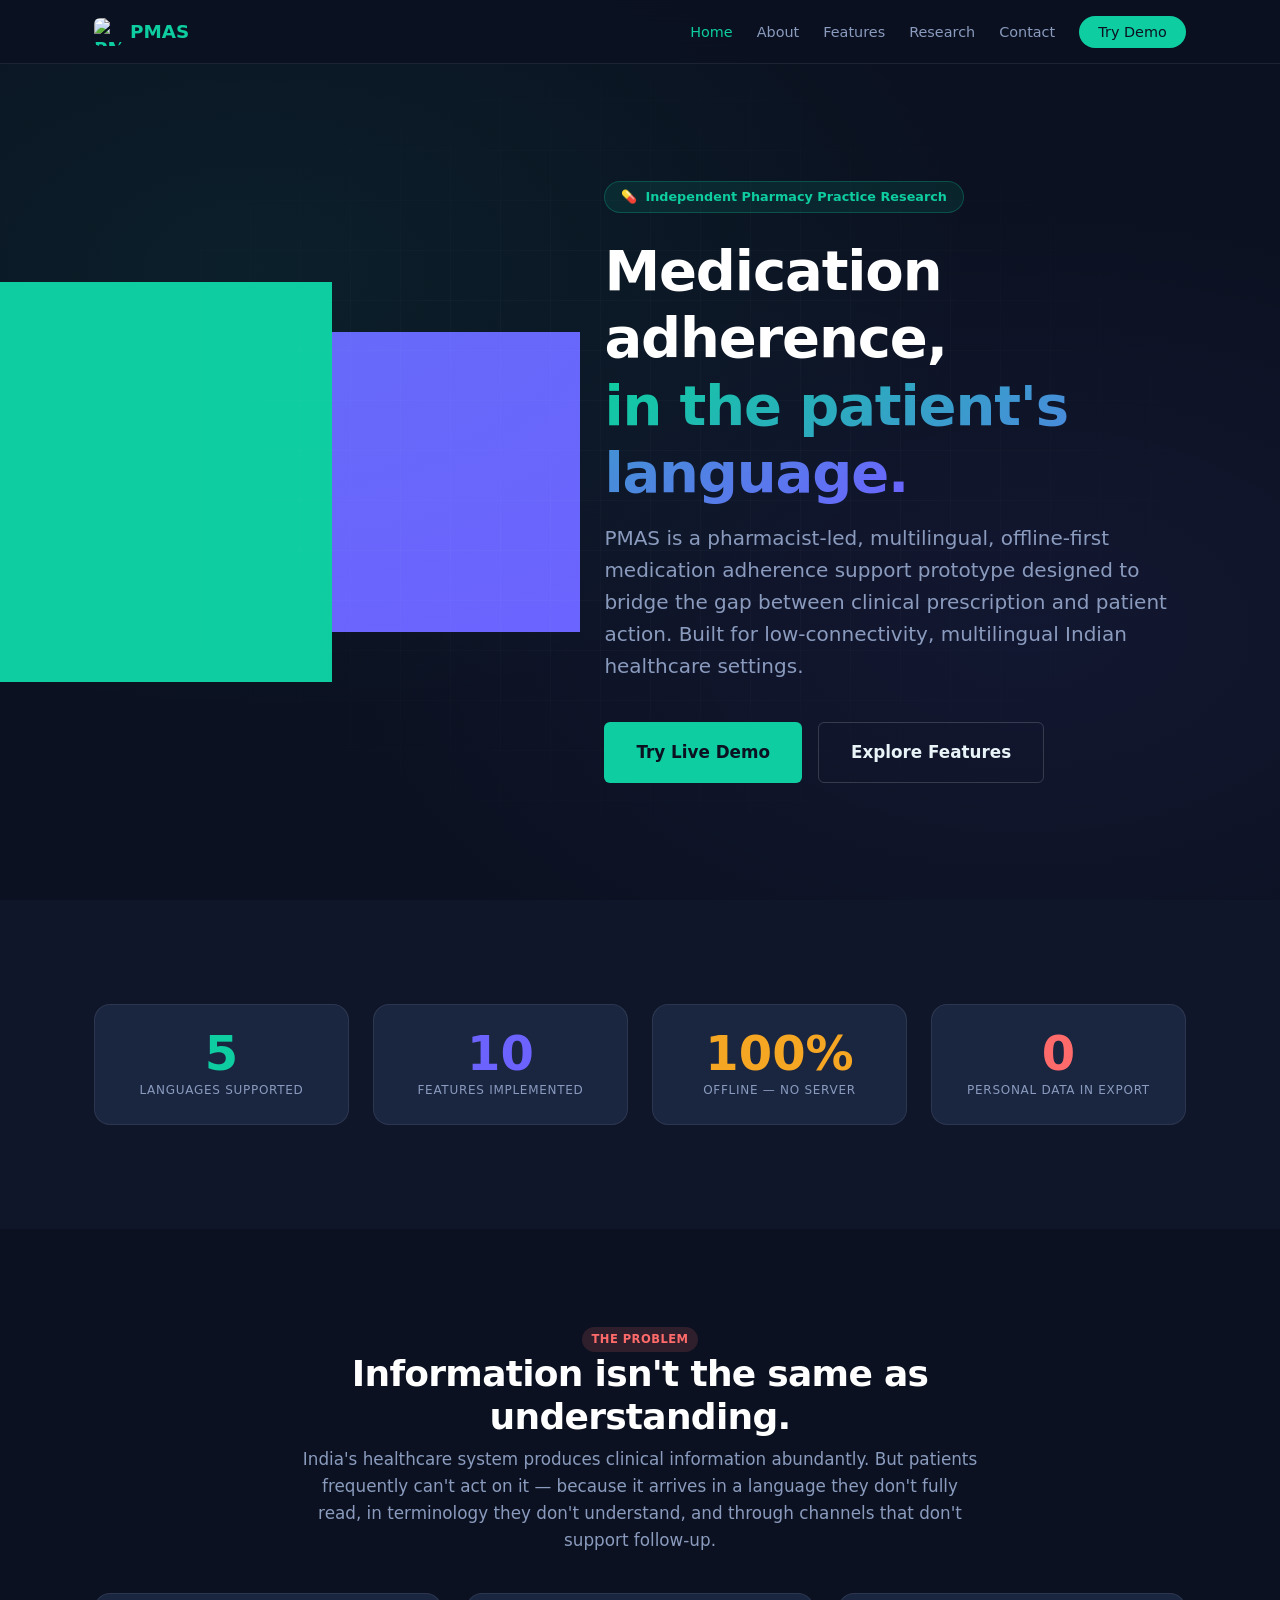
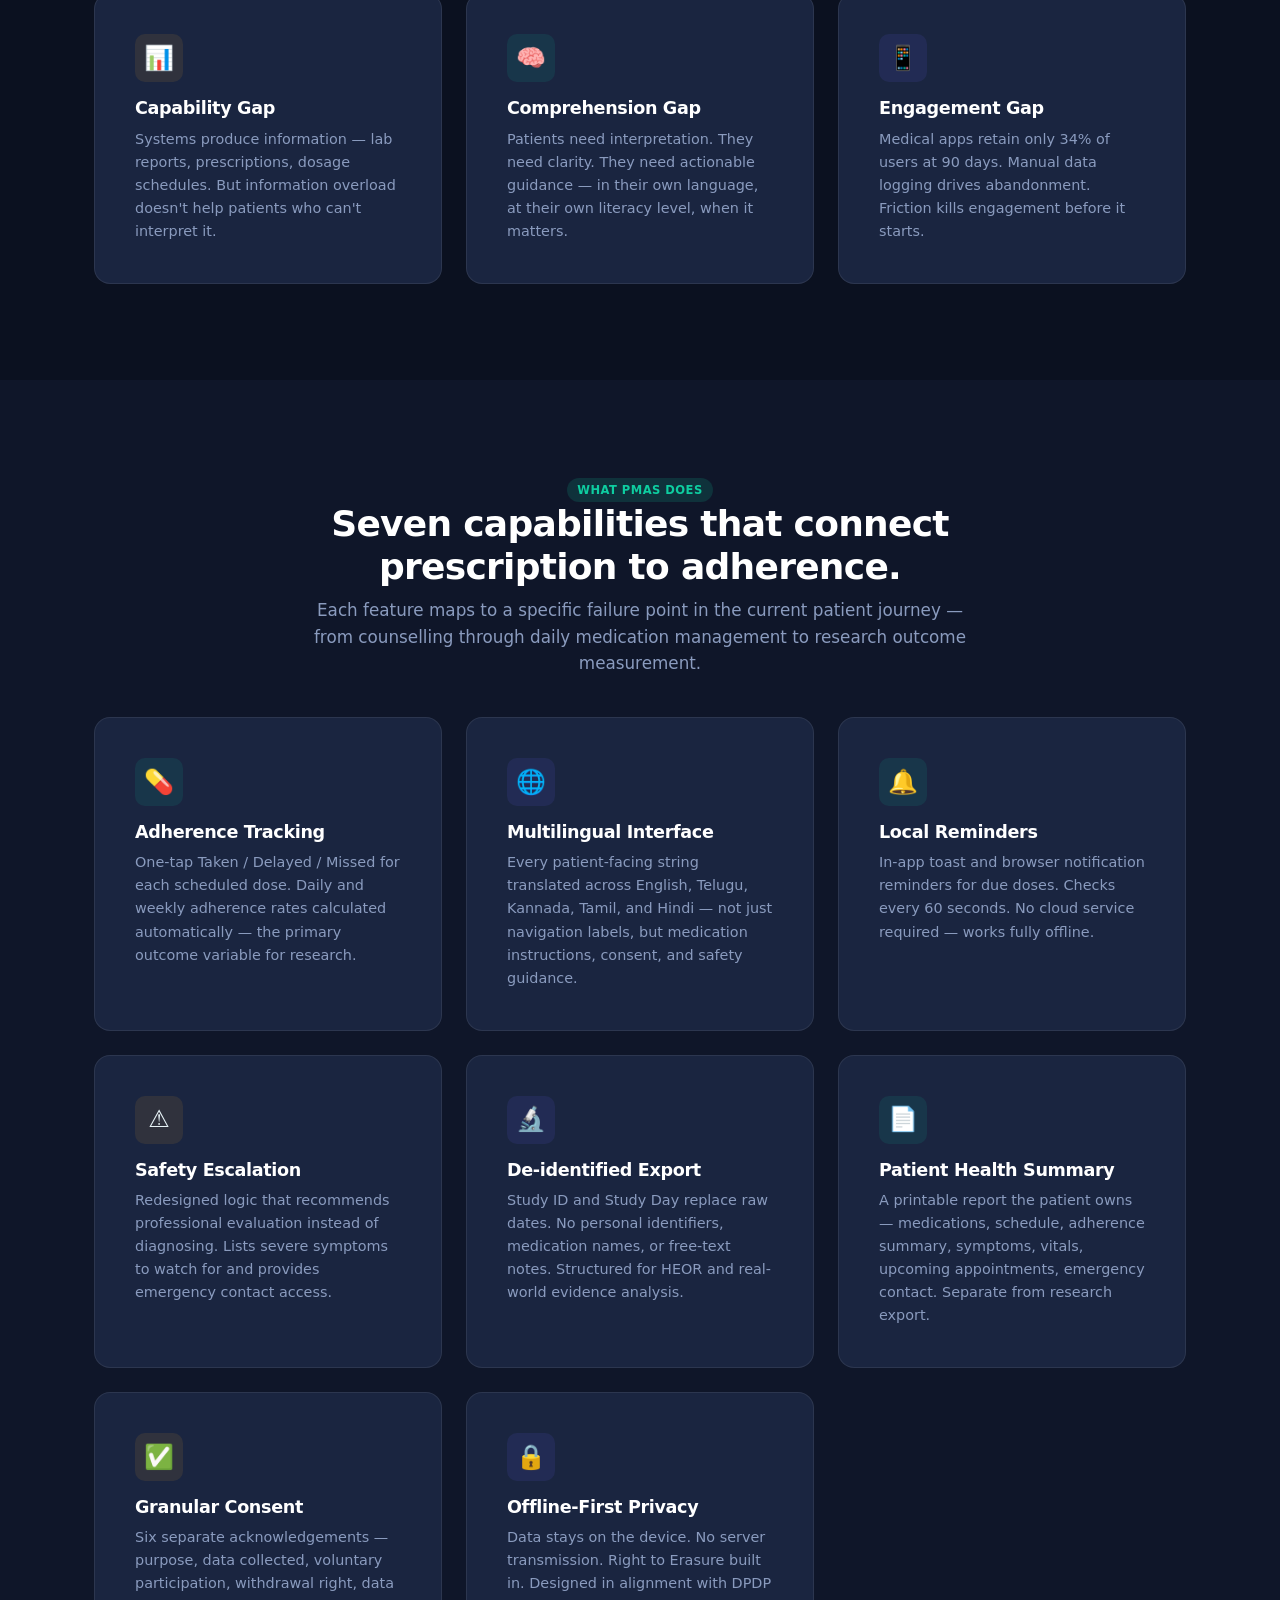
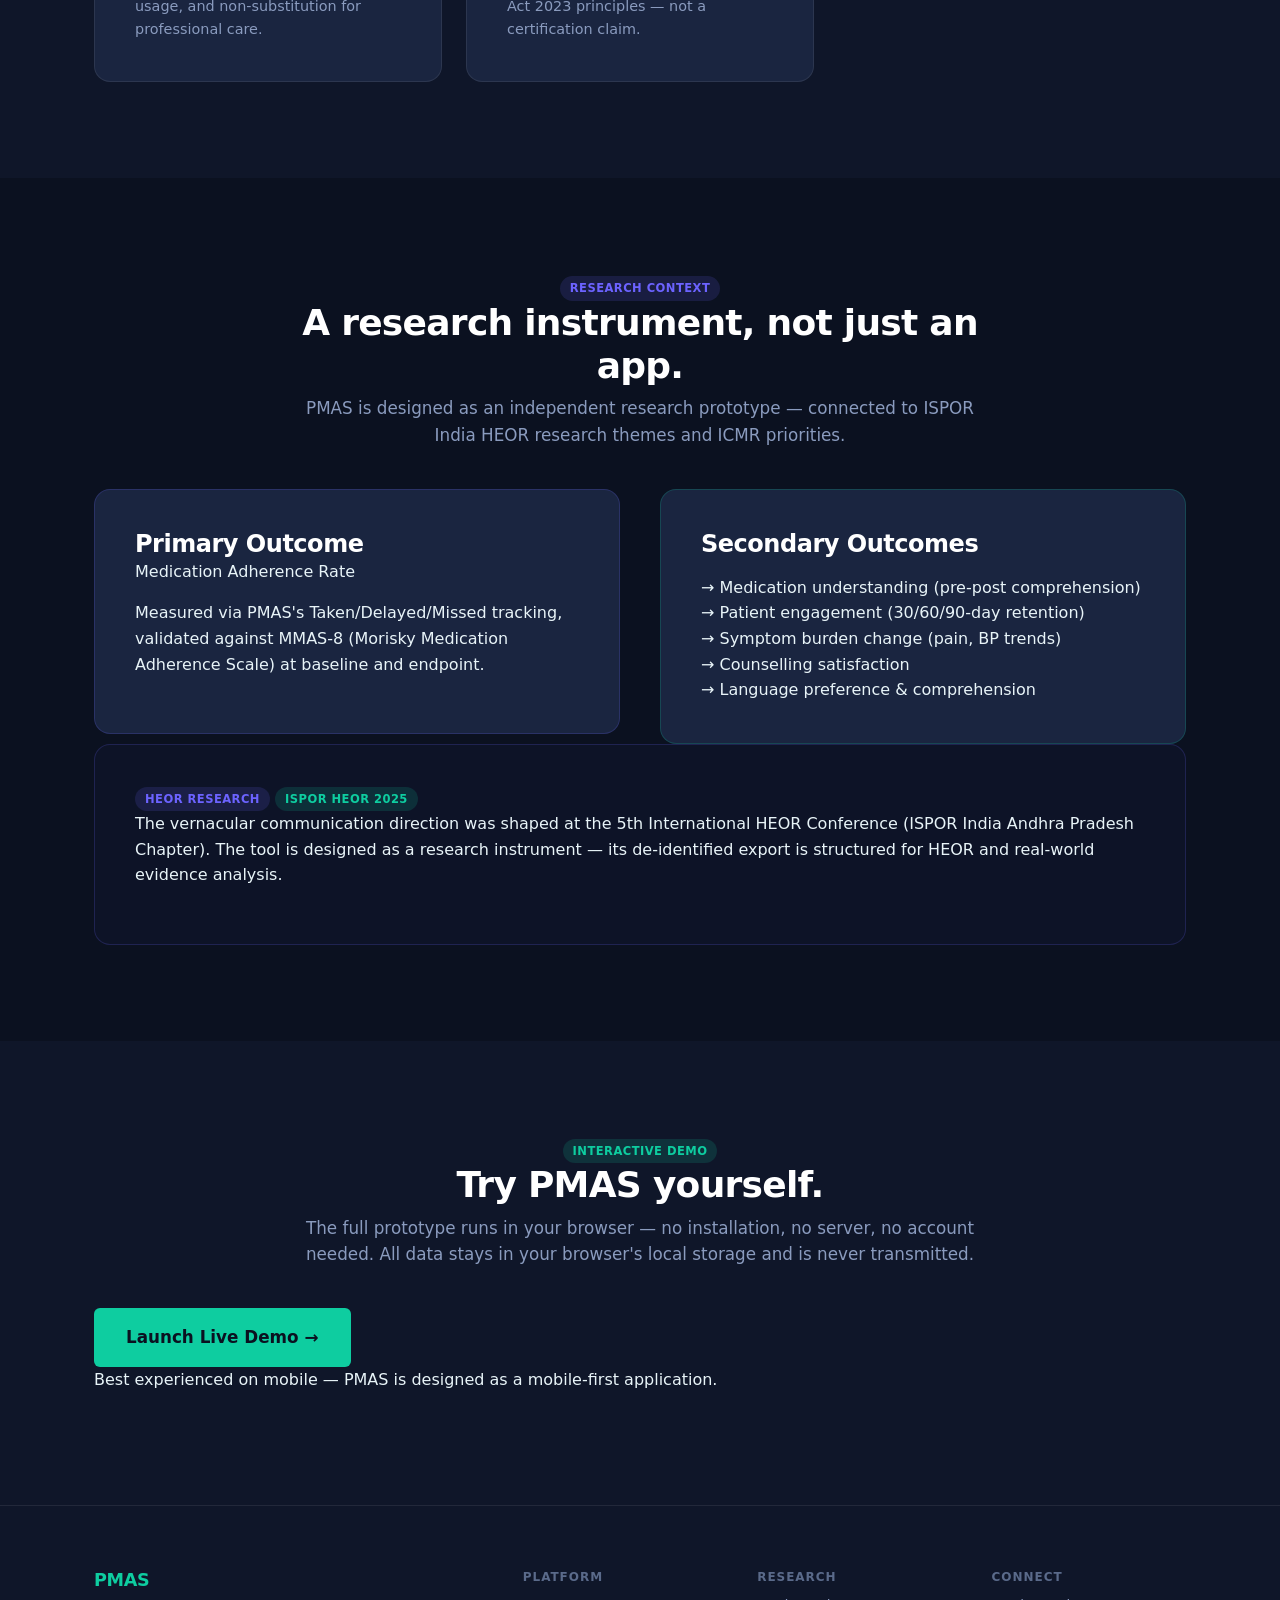
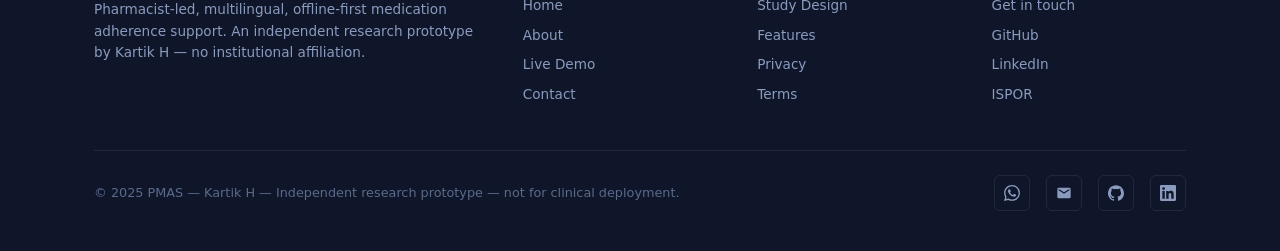
==== patient-app/index.html @ 242f76dc "fix(site): legal-page readability, footer contact routing, SW v3 - Terms/Privacy: prose gets side pa" ====
<!DOCTYPE html>
<html lang="en" data-theme="dark">
<head>
<meta charset="UTF-8">
<meta name="viewport" content="width=device-width, initial-scale=1.0">
<meta name="description" content="PMAS — Pharmacist-led, multilingual, offline-first medication adherence support. An independent research prototype by Kartik H">
<meta name="author" content="Kartik H — Pharmacist, Independent Researcher">
<meta property="og:title" content="PMAS — Medication & Adherence Support">
<meta property="og:description" content="Pharmacist-led, multilingual, offline-first medication adherence support prototype. Independent research.">
<meta property="og:type" content="website">
<link rel="icon" href="assets/images/favicon/favicon.png" type="image/svg+xml">
<title>PMAS — Medication & Adherence Support</title>
<link rel="stylesheet" href="assets/css/style.css">
<link rel="stylesheet" href="assets/css/components.css">
<link rel="stylesheet" href="assets/css/utilities.css">
<link rel="stylesheet" href="assets/css/animations.css">

    <!-- ═══ AI-ERA META LAYER ═════════════════════════════════════ -->
    <!-- Canonical URL -->
    <link rel="canonical" href="https://kartik-h6.github.io/PMAS/index.html">

    <!-- Open Graph (Facebook, LinkedIn, WhatsApp) -->
    <meta property="og:title" content="PMAS — Medication & Adherence Support">
    <meta property="og:description" content="PMAS — Pharmacist-led, multilingual, offline-first medication adherence support. An independent research prototype by Kartik H">
    <meta property="og:type" content="website">
    <meta property="og:url" content="https://kartik-h6.github.io/PMAS/index.html">
    <meta property="og:image" content="https://kartik-h6.github.io/PMAS/assets/images/og/og-image.png">
    <meta property="og:image:width" content="1200">
    <meta property="og:image:height" content="630">
    <meta property="og:site_name" content="PMAS">
    <meta property="og:locale" content="en_IN">
    <meta property="og:locale:alternate" content="te_IN">
    <meta property="og:locale:alternate" content="kn_IN">
    <meta property="og:locale:alternate" content="ta_IN">
    <meta property="og:locale:alternate" content="hi_IN">

    <!-- Twitter Card -->
    <meta name="twitter:card" content="summary_large_image">
    <meta name="twitter:title" content="PMAS — Medication & Adherence Support">
    <meta name="twitter:description" content="PMAS — Pharmacist-led, multilingual, offline-first medication adherence support. An independent research prototype by Kartik H">
    <meta name="twitter:image" content="https://kartik-h6.github.io/PMAS/assets/images/og/og-image.png">
    <meta name="twitter:creator" content="@kartik_pmas">

    <!-- Theme color -->
    <meta name="theme-color" content="#0B1120">
    <meta name="color-scheme" content="dark light">

    <!-- PWA Manifest -->
    <link rel="manifest" href="manifest.json">

    <!-- Resource preloads (performance) -->
    <link rel="preload" href="assets/css/style.css" as="style">
    <link rel="preload" href="assets/css/components.css" as="style">
    <link rel="preload" href="assets/js/main.js" as="script">

    <!-- Preconnect (no external domains used — self-contained) -->

    <!-- Service Worker registration -->
    <script>
      if ('serviceWorker' in navigator) {
        window.addEventListener('load', () => {
          navigator.serviceWorker.register('sw.js')
            .then(reg => console.log('PMAS SW registered:', reg.scope))
            .catch(err => console.warn('PMAS SW registration failed:', err));
        });
      }
    </script>

    <!-- JSON-LD Structured Data -->
    <script type="application/ld+json">
{
      "@context": "https://schema.org",
      "@type": "Organization",
      "name": "PMAS",
      "description": "Pharmacist-led, multilingual, offline-first medication adherence support prototype.",
      "founder": {
        "@type": "Person",
        "name": "Kartik H",
        "jobTitle": "Pharmacist, Independent Researcher"
      }
    }
    </script>
    <script type="application/ld+json">
{
      "@context": "https://schema.org",
      "@type": "MedicalStudy",
      "name": "Post-Counseling Medication Adherence Support (PMAS)",
      "studyDesign": "Quasi-experimental pre-post pilot study",
      "studyLocation": {
        "@type": "Place",
        "name": "Andhra Pradesh, India"
      },
      "investigator": {
        "@type": "Person",
        "name": "Kartik H",
        "jobTitle": "Pharmacist, Independent Researcher"
      },
      "studySubject": {
        "@type": "MedicalCondition",
        "name": "Medication Non-Adherence in Chronic Disease Management"
      }
    }
    </script>
    <script type="application/ld+json">
    {
      "@context": "https://schema.org",
      "@type": "MedicalWebPage",
      "name": "PMAS — Medication & Adherence Support",
      "description": "PMAS — Pharmacist-led, multilingual, offline-first medication adherence support. An independent research prototype by Kartik H",
      "url": "https://kartik-h6.github.io/PMAS/index.html",
      "isPartOf": {
        "@type": "WebSite",
        "name": "PMAS",
        "url": "https://kartik-h6.github.io/PMAS/"
      },
      "about": {
        "@type": "MedicalCondition",
        "name": "Medication Adherence in Chronic Disease Management"
      }
    }
    </script>
</head>
<body>
<a href="#main" class="skip-link">Skip to content</a>

<!-- ═══ HEADER ══════════════════════════════════════════════════ -->
<header class="site-header" id="site-header">
  <nav class="nav">
    <a href="./" class="nav-brand">
      <img src="assets/images/favicon/favicon.png" alt="PMAS" style="width:28px;height:28px;border-radius:6px;">
      PMAS
      
    </a>
    <button class="nav-toggle" aria-label="Toggle menu" aria-expanded="false">
      <span></span><span></span><span></span>
    </button>
    <ul class="nav-links">
      <li><a href="./" class="active">Home</a></li>
      <li><a href="about.html">About</a></li>
      <li><a href="#features">Features</a></li>
      <li><a href="#research">Research</a></li>
      <li><a href="contact.html">Contact</a></li>
      <li><a href="demo/index.html" target="_blank" rel="noopener" class="nav-cta">Try Demo</a></li>
    </ul>
  </nav>
</header>

<!-- ═══ MAIN ═══════════════════════════════════════════════════ -->
<main id="main">

  <!-- ── HERO ─────────────────────────────────────────────────── -->
  <section class="hero">
    <div class="hero-bg"></div>
    <div class="hero-grid"></div>
    <div class="blob" style="width:400px;height:400px;background:var(--teal);top:10%;left:-100px;"></div>
    <div class="blob" style="width:300px;height:300px;background:var(--indigo);bottom:10%;right:-50px;animation-delay:-4s;"></div>

    <div class="hero-content">
      <div class="hero-badge fade-up">
        <span>💊</span>
        Independent Pharmacy Practice Research
      </div>
      <h1 class="fade-up fade-up-delay-1">
        Medication adherence,<br>
        <span class="gradient-text gradient-shift">in the patient's language.</span>
      </h1>
      <p class="hero-subtitle fade-up fade-up-delay-2">
        PMAS is a pharmacist-led, multilingual, offline-first medication adherence support
        prototype designed to bridge the gap between clinical prescription and patient action.
        Built for low-connectivity, multilingual Indian healthcare settings.
      </p>
      <div class="hero-actions fade-up fade-up-delay-3">
        <a href="demo/index.html" target="_blank" rel="noopener" class="btn btn-primary btn-lg">Try Live Demo</a>
        <a href="#features" class="btn btn-ghost btn-lg">Explore Features</a>
      </div>
    </div>
  </section>

  <!-- ── STATS ────────────────────────────────────────────────── -->
  <section class="section section-sm section-alt">
    <div class="container">
      <div class="stat-grid">
        <div class="stat-card stat-teal reveal">
          <div class="stat-num"><span data-count="5">5</span></div>
          <div class="stat-lbl">Languages Supported</div>
        </div>
        <div class="stat-card stat-indigo reveal reveal-delay-1">
          <div class="stat-num"><span data-count="10">10</span></div>
          <div class="stat-lbl">Features Implemented</div>
        </div>
        <div class="stat-card stat-amber reveal reveal-delay-2">
          <div class="stat-num">100%</div>
          <div class="stat-lbl">Offline — No Server</div>
        </div>
        <div class="stat-card stat-red reveal reveal-delay-3">
          <div class="stat-num"><span data-count="0">0</span></div>
          <div class="stat-lbl">Personal Data in Export</div>
        </div>
      </div>
    </div>
  </section>

  <!-- ── PROBLEM ──────────────────────────────────────────────── -->
  <section class="section" id="problem">
    <div class="container">
      <div class="section-header reveal">
        <span class="badge badge-red">The Problem</span>
        <h2 class="mt-2">Information isn't the same as understanding.</h2>
        <p>India's healthcare system produces clinical information abundantly. But patients frequently can't act on it — because it arrives in a language they don't fully read, in terminology they don't understand, and through channels that don't support follow-up.</p>
      </div>

      <div class="feature-grid">
        <div class="feature-card amber reveal">
          <div class="icon-wrap">📊</div>
          <h3>Capability Gap</h3>
          <p>Systems produce information — lab reports, prescriptions, dosage schedules. But information overload doesn't help patients who can't interpret it.</p>
        </div>
        <div class="feature-card reveal reveal-delay-1">
          <div class="icon-wrap">🧠</div>
          <h3>Comprehension Gap</h3>
          <p>Patients need interpretation. They need clarity. They need actionable guidance — in their own language, at their own literacy level, when it matters.</p>
        </div>
        <div class="feature-card indigo reveal reveal-delay-2">
          <div class="icon-wrap">📱</div>
          <h3>Engagement Gap</h3>
          <p>Medical apps retain only 34% of users at 90 days. Manual data logging drives abandonment. Friction kills engagement before it starts.</p>
        </div>
      </div>
    </div>
  </section>

  <!-- ── FEATURES ────────────────────────────────────────────── -->
  <section class="section section-alt" id="features">
    <div class="container">
      <div class="section-header reveal">
        <span class="badge badge-teal">What PMAS Does</span>
        <h2 class="mt-2">Seven capabilities that connect prescription to adherence.</h2>
        <p>Each feature maps to a specific failure point in the current patient journey — from counselling through daily medication management to research outcome measurement.</p>
      </div>

      <div class="feature-grid">
        <div class="feature-card reveal">
          <div class="icon-wrap">💊</div>
          <h3>Adherence Tracking</h3>
          <p>One-tap Taken / Delayed / Missed for each scheduled dose. Daily and weekly adherence rates calculated automatically — the primary outcome variable for research.</p>
        </div>
        <div class="feature-card indigo reveal reveal-delay-1">
          <div class="icon-wrap">🌐</div>
          <h3>Multilingual Interface</h3>
          <p>Every patient-facing string translated across English, Telugu, Kannada, Tamil, and Hindi — not just navigation labels, but medication instructions, consent, and safety guidance.</p>
        </div>
        <div class="feature-card reveal reveal-delay-2">
          <div class="icon-wrap">🔔</div>
          <h3>Local Reminders</h3>
          <p>In-app toast and browser notification reminders for due doses. Checks every 60 seconds. No cloud service required — works fully offline.</p>
        </div>
        <div class="feature-card amber reveal reveal-delay-3">
          <div class="icon-wrap">⚠️</div>
          <h3>Safety Escalation</h3>
          <p>Redesigned logic that recommends professional evaluation instead of diagnosing. Lists severe symptoms to watch for and provides emergency contact access.</p>
        </div>
        <div class="feature-card indigo reveal">
          <div class="icon-wrap">🔬</div>
          <h3>De-identified Export</h3>
          <p>Study ID and Study Day replace raw dates. No personal identifiers, medication names, or free-text notes. Structured for HEOR and real-world evidence analysis.</p>
        </div>
        <div class="feature-card reveal reveal-delay-1">
          <div class="icon-wrap">📄</div>
          <h3>Patient Health Summary</h3>
          <p>A printable report the patient owns — medications, schedule, adherence summary, symptoms, vitals, upcoming appointments, emergency contact. Separate from research export.</p>
        </div>
        <div class="feature-card amber reveal reveal-delay-2">
          <div class="icon-wrap">✅</div>
          <h3>Granular Consent</h3>
          <p>Six separate acknowledgements — purpose, data collected, voluntary participation, withdrawal right, data usage, and non-substitution for professional care.</p>
        </div>
        <div class="feature-card indigo reveal reveal-delay-3">
          <div class="icon-wrap">🔒</div>
          <h3>Offline-First Privacy</h3>
          <p>Data stays on the device. No server transmission. Right to Erasure built in. Designed in alignment with DPDP Act 2023 principles — not a certification claim.</p>
        </div>
      </div>
    </div>
  </section>

  <!-- ── RESEARCH ────────────────────────────────────────────── -->
  <section class="section" id="research">
    <div class="container">
      <div class="section-header reveal">
        <span class="badge badge-indigo">Research Context</span>
        <h2 class="mt-2">A research instrument, not just an app.</h2>
        <p>PMAS is designed as an independent research prototype — connected to ISPOR India HEOR research themes and ICMR priorities.</p>
      </div>

      <div class="grid split-grid" style="margin-top: var(--space-xl);">
        <div class="card card-indigo reveal">
          <h3>Primary Outcome</h3>
          <p class="text-teal font-bold text-lg mt-2">Medication Adherence Rate</p>
          <p class="text-muted text-sm mt-1">Measured via PMAS's Taken/Delayed/Missed tracking, validated against MMAS-8 (Morisky Medication Adherence Scale) at baseline and endpoint.</p>
        </div>
        <div class="card card-teal reveal reveal-delay-1">
          <h3>Secondary Outcomes</h3>
          <ul style="list-style:none; margin-top: var(--space-md);">
            <li class="text-muted text-sm mb-1">→ Medication understanding (pre-post comprehension)</li>
            <li class="text-muted text-sm mb-1">→ Patient engagement (30/60/90-day retention)</li>
            <li class="text-muted text-sm mb-1">→ Symptom burden change (pain, BP trends)</li>
            <li class="text-muted text-sm mb-1">→ Counselling satisfaction</li>
            <li class="text-muted text-sm">→ Language preference & comprehension</li>
          </ul>
        </div>
      </div>

      <div class="card reveal reveal-delay-2 mt-4" style="border-color: rgba(108,99,255,0.2); background: rgba(108,99,255,0.03);">
        <div class="flex items-center gap-2 mb-2">
          <span class="badge badge-indigo">HEOR Research</span>
          <span class="badge badge-teal">ISPOR HEOR 2025</span>
        </div>
        <p class="text-sm">The vernacular communication direction was shaped at the 5th International HEOR Conference (ISPOR India Andhra Pradesh Chapter). The tool is designed as a research instrument — its de-identified export is structured for HEOR and real-world evidence analysis.</p>
      </div>
    </div>
  </section>

  <!-- ── DEMO CTA ────────────────────────────────────────────── -->
  <section class="section section-alt">
    <div class="container">
      <div class="section-header reveal">
        <span class="badge badge-teal">Interactive Demo</span>
        <h2 class="mt-2">Try PMAS yourself.</h2>
        <p>The full prototype runs in your browser — no installation, no server, no account needed. All data stays in your browser's local storage and is never transmitted.</p>
      </div>
      <div class="text-center reveal reveal-delay-1">
        <a href="demo/index.html" target="_blank" rel="noopener" class="btn btn-primary btn-lg">Launch Live Demo →</a>
        <p class="text-muted text-sm mt-3">Best experienced on mobile — PMAS is designed as a mobile-first application.</p>
      </div>
    </div>
  </section>

</main>

<!-- ═══ FOOTER ══════════════════════════════════════════════════ -->
<footer class="site-footer">
  <div class="container">
    <div class="footer-grid">
      <div class="footer-brand">
        <h4>PMAS</h4>
        <p>Pharmacist-led, multilingual, offline-first medication adherence support. An independent research prototype by Kartik H — no institutional affiliation.</p>
      </div>
      <div class="footer-col">
        <h5>Platform</h5>
        <ul>
          <li><a href="./">Home</a></li>
          <li><a href="about.html">About</a></li>
          <li><a href="demo/index.html" target="_blank" rel="noopener">Live Demo</a></li>
          <li><a href="contact.html">Contact</a></li>
        </ul>
      </div>
      <div class="footer-col">
        <h5>Research</h5>
        <ul>
          <li><a href="#research">Study Design</a></li>
          <li><a href="#features">Features</a></li>
          <li><a href="privacy.html">Privacy</a></li>
          <li><a href="terms.html">Terms</a></li>
        </ul>
      </div>
      <div class="footer-col">
        <h5>Connect</h5>
        <ul><li><a href="contact.html">Get in touch</a></li><li><a href="https://github.com/kartik-h6/PMAS" target="_blank" rel="noopener">GitHub</a></li><li><a href="https://www.linkedin.com/in/kartik-h6/" target="_blank" rel="noopener">LinkedIn</a></li><li><a href="https://ispor.org" target="_blank" rel="noopener">ISPOR</a></li></ul>
      </div>
    </div>
    <div class="footer-bottom">
      <p>© <span id="current-year">2025</span> PMAS — Kartik H — Independent research prototype — not for clinical deployment.</p>
      <div class="footer-social"><a href="contact.html#whatsapp" aria-label="WhatsApp — compose in the contact form" title="Contact via WhatsApp"><svg viewBox="0 0 24 24" aria-hidden="true" xmlns="http://www.w3.org/2000/svg"><path d="M17.472 14.382c-.297-.149-1.758-.867-2.03-.967-.273-.099-.471-.148-.67.15-.197.297-.767.966-.94 1.164-.173.199-.347.223-.644.075-.297-.15-1.255-.463-2.39-1.475-.883-.788-1.48-1.761-1.653-2.059-.173-.297-.018-.458.13-.606.134-.133.298-.347.446-.52.149-.174.198-.298.298-.497.099-.198.05-.371-.025-.52-.075-.149-.669-1.612-.916-2.207-.242-.579-.487-.5-.669-.51-.173-.008-.371-.01-.57-.01-.198 0-.52.074-.792.372-.272.297-1.04 1.016-1.04 2.479 0 1.462 1.065 2.875 1.213 3.074.149.198 2.096 3.2 5.077 4.487.709.306 1.262.489 1.694.625.712.227 1.36.195 1.871.118.571-.085 1.758-.719 2.006-1.413.248-.694.248-1.289.173-1.413-.074-.124-.272-.198-.57-.347m-5.421 7.403h-.004a9.87 9.87 0 01-5.031-1.378l-.361-.214-3.741.982.998-3.648-.235-.374a9.86 9.86 0 01-1.51-5.26c.001-5.45 4.436-9.884 9.888-9.884 2.64 0 5.122 1.03 6.988 2.898a9.825 9.825 0 012.893 6.994c-.003 5.45-4.437 9.884-9.885 9.884m8.413-18.297A11.815 11.815 0 0012.05 0C5.495 0 .16 5.335.157 11.892c0 2.096.547 4.142 1.588 5.945L.057 24l6.305-1.654a11.882 11.882 0 005.683 1.448h.005c6.554 0 11.89-5.335 11.893-11.893a11.821 11.821 0 00-3.48-8.413Z"/></svg></a><a href="contact.html#email" aria-label="Email — compose in the contact form" title="Contact via Email"><svg viewBox="0 0 24 24" aria-hidden="true" xmlns="http://www.w3.org/2000/svg"><path d="M20 4H4c-1.1 0-1.99.9-1.99 2L2 18c0 1.1.9 2 2 2h16c1.1 0 2-.9 2-2V6c0-1.1-.9-2-2-2zm0 4-8 5-8-5V6l8 5 8-5v2z"/></svg></a><a href="https://github.com/kartik-h6/PMAS" target="_blank" rel="noopener" aria-label="GitHub — PMAS source code" title="GitHub"><svg viewBox="0 0 24 24" aria-hidden="true" xmlns="http://www.w3.org/2000/svg"><path d="M12 .297c-6.63 0-12 5.373-12 12 0 5.303 3.438 9.8 8.205 11.385.6.113.82-.258.82-.577 0-.285-.01-1.04-.015-2.04-3.338.724-4.042-1.61-4.042-1.61C4.422 18.07 3.633 17.7 3.633 17.7c-1.087-.744.084-.729.084-.729 1.205.084 1.838 1.236 1.838 1.236 1.07 1.835 2.809 1.305 3.495.998.108-.776.417-1.305.76-1.605-2.665-.3-5.466-1.332-5.466-5.93 0-1.31.465-2.38 1.235-3.22-.135-.303-.54-1.523.105-3.176 0 0 1.005-.322 3.3 1.23.96-.267 1.98-.399 3-.405 1.02.006 2.04.138 3 .405 2.28-1.552 3.285-1.23 3.285-1.23.645 1.653.24 2.873.12 3.176.765.84 1.23 1.91 1.23 3.22 0 4.61-2.805 5.625-5.475 5.92.42.36.81 1.096.81 2.22 0 1.606-.015 2.896-.015 3.286 0 .315.21.69.825.57C20.565 22.092 24 17.592 24 12.297c0-6.627-5.373-12-12-12"/></svg></a><a href="https://www.linkedin.com/in/kartik-h6/" target="_blank" rel="noopener" aria-label="Kartik H on LinkedIn" title="LinkedIn"><svg viewBox="0 0 24 24" aria-hidden="true" xmlns="http://www.w3.org/2000/svg"><path d="M20.447 20.452h-3.554v-5.569c0-1.328-.027-3.037-1.852-3.037-1.853 0-2.136 1.445-2.136 2.939v5.667H9.351V9h3.414v1.561h.046c.477-.9 1.637-1.85 3.37-1.85 3.601 0 4.267 2.37 4.267 5.455v6.286zM5.337 7.433c-1.144 0-2.063-.926-2.063-2.065 0-1.138.92-2.063 2.063-2.063 1.14 0 2.064.925 2.064 2.063 0 1.139-.925 2.065-2.064 2.065zm1.782 13.019H3.555V9h3.564v11.452zM22.225 0H1.771C.792 0 0 .774 0 1.729v20.542C0 23.227.792 24 1.771 24h20.451C23.2 24 24 23.227 24 22.271V1.729C24 .774 23.2 0 22.225 0z"/></svg></a></div>
    </div>
  </div>
</footer>

<script src="assets/js/theme.js"></script>
<script src="assets/js/navigation.js"></script>
<script src="assets/js/animations.js"></script>
<script src="assets/js/main.js"></script>
</body>
</html>
---- patient-app/assets/css/style.css ----
/* ═══════════════════════════════════════════════════════════════
   PMAS Platform — style.css
   Design tokens, reset, base typography, layout primitives
   ═══════════════════════════════════════════════════════════════ */

/* ─── DESIGN TOKENS ──────────────────────────────────────────── */
:root {
  /* Colors — PMAS brand palette */
  --bg:           #0B1120;
  --bg-alt:       #0F1629;
  --surface:      #1A2540;
  --surface2:     #222f50;
  --surface3:     #2a3a5f;
  --teal:         #0ECDA0;
  --teal-dark:    #0BA680;
  --indigo:       #6C63FF;
  --indigo-dark:  #5548CC;
  --text:         #E8F4F8;
  --text-bright:  #FFFFFF;
  --muted:        #8A9BBE;
  --muted-dark:   #5A6A8A;
  --red:          #FF6B6B;
  --amber:        #F5A623;
  --green:        #2ECC71;
  --border:       rgba(255,255,255,0.08);
  --border-bright:rgba(255,255,255,0.16);

  /* Typography */
  --font-sans:    system-ui, -apple-system, 'Segoe UI', sans-serif;
  --font-mono:    'SF Mono', 'Fira Code', 'Consolas', monospace;

  /* Spacing scale */
  --space-xs:  0.25rem;
  --space-sm:  0.5rem;
  --space-md:  1rem;
  --space-lg:  1.5rem;
  --space-xl:  2.5rem;
  --space-2xl: 4rem;
  --space-3xl: 6rem;

  /* Radius */
  --radius-sm: 6px;
  --radius:    10px;
  --radius-lg: 16px;
  --radius-xl: 24px;
  --radius-full: 999px;

  /* Shadows */
  --shadow-sm: 0 2px 8px rgba(0,0,0,0.2);
  --shadow:    0 4px 24px rgba(0,0,0,0.3);
  --shadow-lg: 0 12px 48px rgba(0,0,0,0.4);
  --glow-teal: 0 0 40px rgba(14,205,160,0.15);
  --glow-indigo: 0 0 40px rgba(108,99,255,0.15);

  /* Transitions */
  --ease: cubic-bezier(0.4, 0, 0.2, 1);
  --ease-out: cubic-bezier(0, 0, 0.2, 1);
  --duration: 0.3s;

  /* Layout */
  --container: 1140px;
  --container-narrow: 760px;
  --header-h: 64px;
  --footer-h: auto;
}

/* ─── RESET & BASE ───────────────────────────────────────────── */
*, *::before, *::after { box-sizing: border-box; margin: 0; padding: 0; }
html { font-size: 16px; scroll-behavior: smooth; -webkit-text-size-adjust: 100%; }
body {
  font-family: var(--font-sans);
  background: var(--bg);
  color: var(--text);
  min-height: 100vh;
  line-height: 1.6;
  -webkit-font-smoothing: antialiased;
  -moz-osx-font-smoothing: grayscale;
  overflow-x: hidden;
}
*:focus-visible { outline: 2px solid var(--teal); outline-offset: 3px; border-radius: 2px; }
img, picture, video, canvas, svg { display: block; max-width: 100%; }
input, button, textarea, select { font: inherit; color: inherit; }
a { color: var(--teal); text-decoration: none; transition: color var(--duration) var(--ease); }
a:hover { color: var(--teal-dark); text-decoration: underline; }
hr { border: none; border-top: 1px solid var(--border); margin: var(--space-xl) 0; }

/* ─── TYPOGRAPHY ─────────────────────────────────────────────── */
h1, h2, h3, h4, h5, h6 {
  font-weight: 700;
  line-height: 1.2;
  letter-spacing: -0.02em;
  color: var(--text-bright);
}
h1 { font-size: clamp(2rem, 5vw, 3.5rem); }
h2 { font-size: clamp(1.5rem, 3.5vw, 2.25rem); }
h3 { font-size: clamp(1.2rem, 2.5vw, 1.5rem); }
h4 { font-size: 1.1rem; }
p { margin-bottom: var(--space-md); }
code { font-family: var(--font-mono); font-size: 0.9em; background: var(--surface2); padding: 2px 6px; border-radius: 4px; color: var(--teal); }
pre { font-family: var(--font-mono); background: var(--surface); border: 1px solid var(--border); border-radius: var(--radius); padding: var(--space-lg); overflow-x: auto; margin-bottom: var(--space-lg); }
pre code { background: none; padding: 0; }

/* ─── LAYOUT PRIMITIVES ──────────────────────────────────────── */
.container {
  max-width: var(--container);
  margin: 0 auto;
  padding: 0 var(--space-lg);
}
.container-narrow {
  max-width: var(--container-narrow);
  margin: 0 auto;
  padding: 0 var(--space-lg);
}
.section { padding: var(--space-3xl) 0; }
.section-sm { padding: var(--space-2xl) 0; }

/* ─── HEADER / NAVBAR ───────────────────────────────────────── */
.site-header {
  position: fixed; top: 0; left: 0; right: 0;
  height: var(--header-h);
  background: rgba(11, 17, 32, 0.85);
  backdrop-filter: blur(12px);
  -webkit-backdrop-filter: blur(12px);
  border-bottom: 1px solid var(--border);
  z-index: 1000;
  transition: background var(--duration) var(--ease), box-shadow var(--duration) var(--ease);
}
.site-header.scrolled {
  background: rgba(11, 17, 32, 0.95);
  box-shadow: var(--shadow-sm);
}
.nav {
  max-width: var(--container);
  height: 100%;
  margin: 0 auto;
  padding: 0 var(--space-lg);
  display: flex;
  align-items: center;
  justify-content: space-between;
}
.nav-brand {
  display: flex;
  align-items: center;
  gap: var(--space-sm);
  font-weight: 800;
  font-size: 1.15rem;
  color: var(--teal);
  text-decoration: none;
}
.nav-brand:hover { text-decoration: none; }
.nav-brand .brand-icon {
  width: 32px; height: 32px;
  background: linear-gradient(135deg, var(--teal), var(--indigo));
  border-radius: 8px;
  display: flex; align-items: center; justify-content: center;
  font-size: 1rem; color: var(--bg);
}
.nav-brand .brand-badge {
  font-size: 0.55rem; font-weight: 700; letter-spacing: 0.06em;
  background: var(--indigo); color: #fff;
  padding: 1px 6px; border-radius: 10px; text-transform: uppercase;
  margin-left: 4px;
}
.nav-links {
  display: flex;
  align-items: center;
  gap: var(--space-lg);
  list-style: none;
}
.nav-links a {
  color: var(--muted);
  font-size: 0.9rem;
  font-weight: 500;
  text-decoration: none;
  transition: color var(--duration) var(--ease);
}
.nav-links a:hover, .nav-links a.active { color: var(--teal); text-decoration: none; }
.nav-cta {
  background: var(--teal);
  color: var(--bg) !important;
  padding: 0.5rem 1.2rem;
  border-radius: var(--radius-full);
  font-weight: 700;
  font-size: 0.85rem;
  transition: transform var(--duration) var(--ease), box-shadow var(--duration) var(--ease);
}
.nav-cta:hover { transform: translateY(-1px); box-shadow: var(--glow-teal); text-decoration: none; }

/* Mobile nav toggle */
.nav-toggle {
  display: none;
  background: none; border: none; cursor: pointer;
  width: 32px; height: 32px;
  color: var(--text);
  flex-direction: column; justify-content: center; gap: 5px;
}
.nav-toggle span {
  display: block; width: 24px; height: 2px;
  background: var(--text); border-radius: 2px;
  transition: all var(--duration) var(--ease);
}
.nav-toggle.active span:nth-child(1) { transform: translateY(7px) rotate(45deg); }
.nav-toggle.active span:nth-child(2) { opacity: 0; }
.nav-toggle.active span:nth-child(3) { transform: translateY(-7px) rotate(-45deg); }

@media (max-width: 768px) {
  .nav-toggle { display: flex; }
  .nav-links {
    position: fixed; top: var(--header-h); left: 0; right: 0;
    background: var(--bg);
    flex-direction: column;
    align-items: flex-start;
    padding: var(--space-lg);
    gap: var(--space-md);
    border-bottom: 1px solid var(--border);
    transform: translateY(-100%);
    opacity: 0;
    pointer-events: none;
    transition: transform var(--duration) var(--ease), opacity var(--duration) var(--ease);
  }
  .nav-links.open { transform: translateY(0); opacity: 1; pointer-events: auto; }
  .nav-links a { font-size: 1rem; }
}

/* ─── FOOTER ────────────────────────────────────────────────── */
.site-footer {
  background: var(--bg-alt);
  border-top: 1px solid var(--border);
  padding: var(--space-2xl) 0 var(--space-xl);
  margin-top: auto;
}
.footer-grid {
  display: grid;
  grid-template-columns: 2fr 1fr 1fr 1fr;
  gap: var(--space-xl);
  margin-bottom: var(--space-xl);
}
.footer-brand h4 { color: var(--teal); margin-bottom: var(--space-sm); }
.footer-brand p { color: var(--muted); font-size: 0.85rem; }
.footer-col h5 { font-size: 0.75rem; text-transform: uppercase; letter-spacing: 0.08em; color: var(--muted-dark); margin-bottom: var(--space-sm); }
.footer-col ul { list-style: none; }
.footer-col li { margin-bottom: var(--space-xs); }
.footer-col a { color: var(--muted); font-size: 0.85rem; }
.footer-bottom {
  border-top: 1px solid var(--border);
  padding-top: var(--space-lg);
  display: flex; justify-content: space-between; align-items: center;
  flex-wrap: wrap; gap: var(--space-sm);
}
.footer-bottom p { color: var(--muted-dark); font-size: 0.8rem; margin: 0; }
.footer-social { display: flex; gap: var(--space-md); }
.footer-social a {
  width: 36px; height: 36px; font-size: 1.05rem; line-height: 1;
  display: flex; align-items: center; justify-content: center;
  border: 1px solid var(--border); border-radius: var(--radius-sm);
  color: var(--muted); transition: all var(--duration) var(--ease);
}
.footer-social a:hover { border-color: var(--teal); color: var(--teal); text-decoration: none; }

@media (max-width: 768px) {
  .footer-grid { grid-template-columns: 1fr 1fr; }
}
@media (max-width: 480px) {
  .footer-grid { grid-template-columns: 1fr; }
}

/* ─── HERO SECTION ───────────────────────────────────────────── */
.hero {
  min-height: 100vh;
  display: flex;
  align-items: center;
  position: relative;
  overflow: hidden;
  padding-top: var(--header-h);
}
.hero-bg {
  position: absolute; inset: 0;
  background:
    radial-gradient(ellipse at 20% 30%, rgba(14,205,160,0.08) 0%, transparent 50%),
    radial-gradient(ellipse at 80% 70%, rgba(108,99,255,0.08) 0%, transparent 50%);
  z-index: 0;
}
.hero-grid {
  position: absolute; inset: 0;
  background-image:
    linear-gradient(rgba(255,255,255,0.02) 1px, transparent 1px),
    linear-gradient(90deg, rgba(255,255,255,0.02) 1px, transparent 1px);
  background-size: 50px 50px;
  mask-image: radial-gradient(ellipse at center, black 30%, transparent 70%);
  -webkit-mask-image: radial-gradient(ellipse at center, black 30%, transparent 70%);
  z-index: 0;
}
.hero-content {
  position: relative;
  z-index: 1;
  max-width: var(--container);
  margin: 0 auto;
  padding: 0 var(--space-lg);
}
.hero-badge {
  display: inline-flex;
  align-items: center; gap: var(--space-sm);
  background: rgba(14,205,160,0.1);
  border: 1px solid rgba(14,205,160,0.25);
  border-radius: var(--radius-full);
  padding: 0.3rem 1rem;
  font-size: 0.8rem;
  font-weight: 600;
  color: var(--teal);
  margin-bottom: var(--space-lg);
}
.hero h1 {
  margin-bottom: var(--space-md);
}
.hero h1 .gradient-text {
  background: linear-gradient(135deg, var(--teal) 0%, var(--indigo) 100%);
  -webkit-background-clip: text;
  -webkit-text-fill-color: transparent;
  background-clip: text;
}
.hero-subtitle {
  font-size: clamp(1rem, 2vw, 1.25rem);
  color: var(--muted);
  max-width: 600px;
  margin-bottom: var(--space-xl);
}
.hero-actions { display: flex; gap: var(--space-md); flex-wrap: wrap; }

/* ─── PAGE HEADER (for subpages) ─────────────────────────────── */
.page-header {
  padding: calc(var(--header-h) + var(--space-2xl)) 0 var(--space-xl);
  text-align: center;
  position: relative;
  overflow: hidden;
}
.page-header .hero-bg { position: absolute; }
.page-header h1 { margin-bottom: var(--space-sm); }
.page-header p { color: var(--muted); font-size: 1.1rem; max-width: 600px; margin: 0 auto; }

/* ─── MOBILE POLISH + ACCESSIBILITY (2026-09-26) ──────────────── */
/* Skip link: hidden off-screen, appears on keyboard focus only */
.skip-link {
  position: absolute; top: -48px; left: var(--space-sm);
  z-index: 2000; background: var(--teal); color: #06251d;
  padding: 0.5rem 1rem; border-radius: var(--radius);
  font-weight: 600; text-decoration: none;
  transition: top 0.2s var(--ease);
}
.skip-link:focus { top: var(--space-sm); }

/* Responsive two-column layout (replaces hardcoded inline grids) */
.split-grid {
  display: grid; grid-template-columns: 1fr 1fr;
  gap: var(--space-xl); align-items: start;
}
@media (max-width: 900px) { .split-grid { grid-template-columns: 1fr; } }

/* Footer social icons: brand SVG marks */
.footer-social a svg { width: 16px; height: 16px; fill: currentColor; display: block; }

/* Footer contact deep-link pulse */
@keyframes pulse-cta {
  0%, 100% { box-shadow: 0 0 0 0 rgba(14,205,160,0.45); }
  50% { box-shadow: 0 0 0 8px rgba(14,205,160,0); }
}
.pulse-cta { animation: pulse-cta 1.2s ease-out 3; }

/* Long-word safety on narrow screens */
h1, h2, h3, h4, h5, h6, p, li { overflow-wrap: break-word; }
.nav, .nav-brand, .nav-links { min-width: 0; }
---- patient-app/assets/css/components.css ----
/* ═══════════════════════════════════════════════════════════════
   PMAS Platform — components.css
   Reusable UI components: buttons, cards, badges, forms, etc.
   ═══════════════════════════════════════════════════════════════ */

/* ─── BUTTONS ────────────────────────────────────────────────── */
.btn {
  display: inline-flex;
  align-items: center;
  justify-content: center;
  gap: var(--space-sm);
  padding: 0.75rem 1.5rem;
  border: none;
  border-radius: var(--radius-sm);
  font-family: var(--font-sans);
  font-size: 0.95rem;
  font-weight: 700;
  cursor: pointer;
  text-decoration: none;
  transition: all var(--duration) var(--ease);
  white-space: nowrap;
}
.btn:active { transform: scale(0.97); }
.btn-primary {
  background: var(--teal);
  color: var(--bg);
}
.btn-primary:hover {
  background: var(--teal-dark);
  box-shadow: var(--glow-teal);
  transform: translateY(-2px);
  text-decoration: none;
}
.btn-secondary {
  background: var(--indigo);
  color: #fff;
}
.btn-secondary:hover {
  background: var(--indigo-dark);
  box-shadow: var(--glow-indigo);
  transform: translateY(-2px);
  text-decoration: none;
}
.btn-ghost {
  background: transparent;
  color: var(--text);
  border: 1px solid var(--border-bright);
}
.btn-ghost:hover {
  border-color: var(--teal);
  color: var(--teal);
  text-decoration: none;
}
.btn-lg { padding: 1rem 2rem; font-size: 1.05rem; }
.btn-sm { padding: 0.4rem 0.9rem; font-size: 0.82rem; }
.btn-block { display: flex; width: 100%; }

/* ─── CARDS ──────────────────────────────────────────────────── */
.card {
  background: var(--surface);
  border: 1px solid var(--border);
  border-radius: var(--radius-lg);
  padding: var(--space-xl);
  transition: border-color var(--duration) var(--ease), transform var(--duration) var(--ease), box-shadow var(--duration) var(--ease);
}
.card-hover:hover {
  border-color: rgba(14,205,160,0.3);
  transform: translateY(-4px);
  box-shadow: var(--shadow-lg);
}
.card-teal { border-color: rgba(14,205,160,0.2); }
.card-indigo { border-color: rgba(108,99,255,0.2); }
.card-red { border-color: rgba(255,107,107,0.2); background: rgba(255,107,107,0.03); }

/* Feature card grid */
.feature-grid {
  display: grid;
  grid-template-columns: repeat(auto-fit, minmax(300px, 1fr));
  gap: var(--space-lg);
  margin-top: var(--space-xl);
}
.feature-card {
  background: var(--surface);
  border: 1px solid var(--border);
  border-radius: var(--radius-lg);
  padding: var(--space-xl);
  transition: all var(--duration) var(--ease);
}
.feature-card:hover {
  border-color: rgba(14,205,160,0.25);
  transform: translateY(-4px);
  box-shadow: var(--shadow);
}
.feature-card .icon-wrap {
  width: 48px; height: 48px;
  display: flex; align-items: center; justify-content: center;
  background: rgba(14,205,160,0.1);
  border-radius: var(--radius);
  font-size: 1.5rem;
  margin-bottom: var(--space-md);
}
.feature-card.indigo .icon-wrap { background: rgba(108,99,255,0.1); }
.feature-card.amber .icon-wrap { background: rgba(245,166,35,0.1); }
.feature-card h3 { font-size: 1.1rem; margin-bottom: var(--space-sm); }
.feature-card p { color: var(--muted); font-size: 0.9rem; margin: 0; }

/* Stats card */
.stat-grid {
  display: grid;
  grid-template-columns: repeat(auto-fit, minmax(180px, 1fr));
  gap: var(--space-lg);
  margin: var(--space-xl) 0;
}
.stat-card {
  background: var(--surface);
  border: 1px solid var(--border);
  border-radius: var(--radius-lg);
  padding: var(--space-lg);
  text-align: center;
}
.stat-num {
  font-size: clamp(2rem, 4vw, 3rem);
  font-weight: 800;
  line-height: 1;
  margin-bottom: var(--space-xs);
}
.stat-teal .stat-num { color: var(--teal); }
.stat-indigo .stat-num { color: var(--indigo); }
.stat-amber .stat-num { color: var(--amber); }
.stat-red .stat-num { color: var(--red); }
.stat-lbl {
  font-size: 0.75rem;
  color: var(--muted);
  text-transform: uppercase;
  letter-spacing: 0.06em;
}

/* ─── BADGES & PILLS ─────────────────────────────────────────── */
.badge {
  display: inline-flex;
  align-items: center;
  gap: 4px;
  font-size: 0.72rem;
  font-weight: 600;
  padding: 3px 10px;
  border-radius: var(--radius-full);
  text-transform: uppercase;
  letter-spacing: 0.04em;
}
.badge-teal { background: rgba(14,205,160,0.15); color: var(--teal); }
.badge-indigo { background: rgba(108,99,255,0.15); color: var(--indigo); }
.badge-amber { background: rgba(245,166,35,0.15); color: var(--amber); }
.badge-red { background: rgba(255,107,107,0.15); color: var(--red); }
.badge-muted { background: var(--surface2); color: var(--muted); }

/* ─── SECTIONS ───────────────────────────────────────────────── */
.section-header {
  text-align: center;
  max-width: 680px;
  margin: 0 auto var(--space-xl);
}
.section-header h2 { margin-bottom: var(--space-sm); }
.section-header p { color: var(--muted); font-size: 1.05rem; }

.section-alt { background: var(--bg-alt); }

/* ─── TIMELINE ───────────────────────────────────────────────── */
.timeline {
  position: relative;
  max-width: 700px;
  margin: 0 auto;
}
.timeline::before {
  content: '';
  position: absolute;
  left: 20px; top: 0; bottom: 0;
  width: 2px;
  background: var(--border);
}
.timeline-item {
  position: relative;
  padding-left: 55px;
  padding-bottom: var(--space-xl);
}
.timeline-item:last-child { padding-bottom: 0; }
.timeline-dot {
  position: absolute;
  left: 12px; top: 4px;
  width: 16px; height: 16px;
  border-radius: 50%;
  background: var(--teal);
  border: 3px solid var(--bg);
  z-index: 1;
}
.timeline-item.indigo .timeline-dot { background: var(--indigo); }
.timeline-item h4 { font-size: 1rem; margin-bottom: 4px; }
.timeline-item .timeline-date { font-size: 0.8rem; color: var(--teal); font-weight: 600; margin-bottom: 4px; }
.timeline-item p { font-size: 0.88rem; color: var(--muted); margin: 0; }

/* ─── CODE BLOCK / TERMINAL ──────────────────────────────────── */
.code-block {
  background: var(--bg-alt);
  border: 1px solid var(--border);
  border-radius: var(--radius);
  overflow: hidden;
}
.code-header {
  display: flex;
  align-items: center;
  gap: var(--space-sm);
  padding: var(--space-sm) var(--space-md);
  background: var(--surface2);
  border-bottom: 1px solid var(--border);
}
.code-header .dot {
  width: 10px; height: 10px; border-radius: 50%;
}
.code-header .dot:nth-child(1) { background: #FF5F57; }
.code-header .dot:nth-child(2) { background: #FEBC2E; }
.code-header .dot:nth-child(3) { background: #28C840; }
.code-header .filename {
  font-size: 0.8rem; color: var(--muted); margin-left: var(--space-sm);
}
.code-block pre { margin: 0; border: none; border-radius: 0; background: var(--bg-alt); }
.code-block code { font-size: 0.85rem; }

/* ─── FORMS ──────────────────────────────────────────────────── */
.form-group { margin-bottom: var(--space-md); }
.form-label {
  display: block;
  font-size: 0.82rem;
  color: var(--muted);
  margin-bottom: var(--space-xs);
  font-weight: 500;
}
.form-input,
.form-textarea,
.form-select {
  width: 100%;
  background: var(--bg);
  border: 1px solid var(--border-bright);
  border-radius: var(--radius-sm);
  color: var(--text);
  padding: 0.6rem 0.9rem;
  font-size: 0.92rem;
  font-family: var(--font-sans);
  transition: border-color var(--duration) var(--ease);
}
.form-input:focus,
.form-textarea:focus,
.form-select:focus {
  border-color: var(--teal);
  outline: none;
}
.form-textarea { resize: vertical; min-height: 120px; }

/* ─── ALERTS ────────────────────────────────────────────────── */
.alert {
  border-radius: var(--radius);
  padding: var(--space-md) var(--space-lg);
  margin-bottom: var(--space-md);
  font-size: 0.9rem;
  display: flex; gap: var(--space-sm); align-items: flex-start;
}
.alert-info { background: rgba(108,99,255,0.08); border: 1px solid rgba(108,99,255,0.2); color: var(--text); }
.alert-warning { background: rgba(245,166,35,0.08); border: 1px solid rgba(245,166,35,0.2); color: var(--text); }
.alert-danger { background: rgba(255,107,107,0.08); border: 1px solid rgba(255,107,107,0.2); color: var(--text); }
.alert-success { background: rgba(46,204,113,0.08); border: 1px solid rgba(46,204,113,0.2); color: var(--text); }

/* ─── DEMO EMBED ─────────────────────────────────────────────── */
.demo-frame {
  width: 100%;
  max-width: 420px;
  height: 780px;
  border: 1px solid var(--border-bright);
  border-radius: var(--radius-xl);
  overflow: hidden;
  background: var(--bg);
  box-shadow: var(--shadow-lg);
  display: block;
  margin: 0 auto;
}
.demo-container {
  display: flex;
  justify-content: center;
  gap: var(--space-xl);
  flex-wrap: wrap;
  align-items: flex-start;
}
.demo-side {
  max-width: 380px;
  flex: 1;
}
@media (max-width: 900px) {
  .demo-container { flex-direction: column; align-items: center; }
  .demo-side { max-width: 100%; }
}

/* ─── PROSE (for legal/info pages) ───────────────────────────── */
.prose {
  max-width: var(--container-narrow);
  margin: 0 auto;
  padding-inline: var(--space-lg);
}
.prose h2 { margin-top: var(--space-xl); margin-bottom: var(--space-sm); }
.prose h3 { margin-top: var(--space-lg); margin-bottom: var(--space-xs); }
.prose p { color: var(--text); margin-bottom: var(--space-md); line-height: 1.75; }
.prose ul, .prose ol { margin-bottom: var(--space-md); padding-left: 1.5rem; }
.prose li { margin-bottom: var(--space-xs); color: var(--text); }
.prose strong { color: var(--text-bright); }

/* ─── 404 PAGE ───────────────────────────────────────────────── */
.error-page {
  min-height: 100vh;
  display: flex;
  align-items: center;
  justify-content: center;
  text-align: center;
  padding-top: var(--header-h);
}
.error-page .error-code {
  font-size: clamp(4rem, 15vw, 9rem);
  font-weight: 800;
  line-height: 1;
  background: linear-gradient(135deg, var(--teal), var(--indigo));
  -webkit-background-clip: text;
  -webkit-text-fill-color: transparent;
  background-clip: text;
  margin-bottom: var(--space-md);
}
.error-page p { color: var(--muted); font-size: 1.1rem; margin-bottom: var(--space-xl); }
---- patient-app/assets/css/style.css ----
/* ═══════════════════════════════════════════════════════════════
   PMAS Platform — style.css
   Design tokens, reset, base typography, layout primitives
   ═══════════════════════════════════════════════════════════════ */

/* ─── DESIGN TOKENS ──────────────────────────────────────────── */
:root {
  /* Colors — PMAS brand palette */
  --bg:           #0B1120;
  --bg-alt:       #0F1629;
  --surface:      #1A2540;
  --surface2:     #222f50;
  --surface3:     #2a3a5f;
  --teal:         #0ECDA0;
  --teal-dark:    #0BA680;
  --indigo:       #6C63FF;
  --indigo-dark:  #5548CC;
  --text:         #E8F4F8;
  --text-bright:  #FFFFFF;
  --muted:        #8A9BBE;
  --muted-dark:   #5A6A8A;
  --red:          #FF6B6B;
  --amber:        #F5A623;
  --green:        #2ECC71;
  --border:       rgba(255,255,255,0.08);
  --border-bright:rgba(255,255,255,0.16);

  /* Typography */
  --font-sans:    system-ui, -apple-system, 'Segoe UI', sans-serif;
  --font-mono:    'SF Mono', 'Fira Code', 'Consolas', monospace;

  /* Spacing scale */
  --space-xs:  0.25rem;
  --space-sm:  0.5rem;
  --space-md:  1rem;
  --space-lg:  1.5rem;
  --space-xl:  2.5rem;
  --space-2xl: 4rem;
  --space-3xl: 6rem;

  /* Radius */
  --radius-sm: 6px;
  --radius:    10px;
  --radius-lg: 16px;
  --radius-xl: 24px;
  --radius-full: 999px;

  /* Shadows */
  --shadow-sm: 0 2px 8px rgba(0,0,0,0.2);
  --shadow:    0 4px 24px rgba(0,0,0,0.3);
  --shadow-lg: 0 12px 48px rgba(0,0,0,0.4);
  --glow-teal: 0 0 40px rgba(14,205,160,0.15);
  --glow-indigo: 0 0 40px rgba(108,99,255,0.15);

  /* Transitions */
  --ease: cubic-bezier(0.4, 0, 0.2, 1);
  --ease-out: cubic-bezier(0, 0, 0.2, 1);
  --duration: 0.3s;

  /* Layout */
  --container: 1140px;
  --container-narrow: 760px;
  --header-h: 64px;
  --footer-h: auto;
}

/* ─── RESET & BASE ───────────────────────────────────────────── */
*, *::before, *::after { box-sizing: border-box; margin: 0; padding: 0; }
html { font-size: 16px; scroll-behavior: smooth; -webkit-text-size-adjust: 100%; }
body {
  font-family: var(--font-sans);
  background: var(--bg);
  color: var(--text);
  min-height: 100vh;
  line-height: 1.6;
  -webkit-font-smoothing: antialiased;
  -moz-osx-font-smoothing: grayscale;
  overflow-x: hidden;
}
*:focus-visible { outline: 2px solid var(--teal); outline-offset: 3px; border-radius: 2px; }
img, picture, video, canvas, svg { display: block; max-width: 100%; }
input, button, textarea, select { font: inherit; color: inherit; }
a { color: var(--teal); text-decoration: none; transition: color var(--duration) var(--ease); }
a:hover { color: var(--teal-dark); text-decoration: underline; }
hr { border: none; border-top: 1px solid var(--border); margin: var(--space-xl) 0; }

/* ─── TYPOGRAPHY ─────────────────────────────────────────────── */
h1, h2, h3, h4, h5, h6 {
  font-weight: 700;
  line-height: 1.2;
  letter-spacing: -0.02em;
  color: var(--text-bright);
}
h1 { font-size: clamp(2rem, 5vw, 3.5rem); }
h2 { font-size: clamp(1.5rem, 3.5vw, 2.25rem); }
h3 { font-size: clamp(1.2rem, 2.5vw, 1.5rem); }
h4 { font-size: 1.1rem; }
p { margin-bottom: var(--space-md); }
code { font-family: var(--font-mono); font-size: 0.9em; background: var(--surface2); padding: 2px 6px; border-radius: 4px; color: var(--teal); }
pre { font-family: var(--font-mono); background: var(--surface); border: 1px solid var(--border); border-radius: var(--radius); padding: var(--space-lg); overflow-x: auto; margin-bottom: var(--space-lg); }
pre code { background: none; padding: 0; }

/* ─── LAYOUT PRIMITIVES ──────────────────────────────────────── */
.container {
  max-width: var(--container);
  margin: 0 auto;
  padding: 0 var(--space-lg);
}
.container-narrow {
  max-width: var(--container-narrow);
  margin: 0 auto;
  padding: 0 var(--space-lg);
}
.section { padding: var(--space-3xl) 0; }
.section-sm { padding: var(--space-2xl) 0; }

/* ─── HEADER / NAVBAR ───────────────────────────────────────── */
.site-header {
  position: fixed; top: 0; left: 0; right: 0;
  height: var(--header-h);
  background: rgba(11, 17, 32, 0.85);
  backdrop-filter: blur(12px);
  -webkit-backdrop-filter: blur(12px);
  border-bottom: 1px solid var(--border);
  z-index: 1000;
  transition: background var(--duration) var(--ease), box-shadow var(--duration) var(--ease);
}
.site-header.scrolled {
  background: rgba(11, 17, 32, 0.95);
  box-shadow: var(--shadow-sm);
}
.nav {
  max-width: var(--container);
  height: 100%;
  margin: 0 auto;
  padding: 0 var(--space-lg);
  display: flex;
  align-items: center;
  justify-content: space-between;
}
.nav-brand {
  display: flex;
  align-items: center;
  gap: var(--space-sm);
  font-weight: 800;
  font-size: 1.15rem;
  color: var(--teal);
  text-decoration: none;
}
.nav-brand:hover { text-decoration: none; }
.nav-brand .brand-icon {
  width: 32px; height: 32px;
  background: linear-gradient(135deg, var(--teal), var(--indigo));
  border-radius: 8px;
  display: flex; align-items: center; justify-content: center;
  font-size: 1rem; color: var(--bg);
}
.nav-brand .brand-badge {
  font-size: 0.55rem; font-weight: 700; letter-spacing: 0.06em;
  background: var(--indigo); color: #fff;
  padding: 1px 6px; border-radius: 10px; text-transform: uppercase;
  margin-left: 4px;
}
.nav-links {
  display: flex;
  align-items: center;
  gap: var(--space-lg);
  list-style: none;
}
.nav-links a {
  color: var(--muted);
  font-size: 0.9rem;
  font-weight: 500;
  text-decoration: none;
  transition: color var(--duration) var(--ease);
}
.nav-links a:hover, .nav-links a.active { color: var(--teal); text-decoration: none; }
.nav-cta {
  background: var(--teal);
  color: var(--bg) !important;
  padding: 0.5rem 1.2rem;
  border-radius: var(--radius-full);
  font-weight: 700;
  font-size: 0.85rem;
  transition: transform var(--duration) var(--ease), box-shadow var(--duration) var(--ease);
}
.nav-cta:hover { transform: translateY(-1px); box-shadow: var(--glow-teal); text-decoration: none; }

/* Mobile nav toggle */
.nav-toggle {
  display: none;
  background: none; border: none; cursor: pointer;
  width: 32px; height: 32px;
  color: var(--text);
  flex-direction: column; justify-content: center; gap: 5px;
}
.nav-toggle span {
  display: block; width: 24px; height: 2px;
  background: var(--text); border-radius: 2px;
  transition: all var(--duration) var(--ease);
}
.nav-toggle.active span:nth-child(1) { transform: translateY(7px) rotate(45deg); }
.nav-toggle.active span:nth-child(2) { opacity: 0; }
.nav-toggle.active span:nth-child(3) { transform: translateY(-7px) rotate(-45deg); }

@media (max-width: 768px) {
  .nav-toggle { display: flex; }
  .nav-links {
    position: fixed; top: var(--header-h); left: 0; right: 0;
    background: var(--bg);
    flex-direction: column;
    align-items: flex-start;
    padding: var(--space-lg);
    gap: var(--space-md);
    border-bottom: 1px solid var(--border);
    transform: translateY(-100%);
    opacity: 0;
    pointer-events: none;
    transition: transform var(--duration) var(--ease), opacity var(--duration) var(--ease);
  }
  .nav-links.open { transform: translateY(0); opacity: 1; pointer-events: auto; }
  .nav-links a { font-size: 1rem; }
}

/* ─── FOOTER ────────────────────────────────────────────────── */
.site-footer {
  background: var(--bg-alt);
  border-top: 1px solid var(--border);
  padding: var(--space-2xl) 0 var(--space-xl);
  margin-top: auto;
}
.footer-grid {
  display: grid;
  grid-template-columns: 2fr 1fr 1fr 1fr;
  gap: var(--space-xl);
  margin-bottom: var(--space-xl);
}
.footer-brand h4 { color: var(--teal); margin-bottom: var(--space-sm); }
.footer-brand p { color: var(--muted); font-size: 0.85rem; }
.footer-col h5 { font-size: 0.75rem; text-transform: uppercase; letter-spacing: 0.08em; color: var(--muted-dark); margin-bottom: var(--space-sm); }
.footer-col ul { list-style: none; }
.footer-col li { margin-bottom: var(--space-xs); }
.footer-col a { color: var(--muted); font-size: 0.85rem; }
.footer-bottom {
  border-top: 1px solid var(--border);
  padding-top: var(--space-lg);
  display: flex; justify-content: space-between; align-items: center;
  flex-wrap: wrap; gap: var(--space-sm);
}
.footer-bottom p { color: var(--muted-dark); font-size: 0.8rem; margin: 0; }
.footer-social { display: flex; gap: var(--space-md); }
.footer-social a {
  width: 36px; height: 36px; font-size: 1.05rem; line-height: 1;
  display: flex; align-items: center; justify-content: center;
  border: 1px solid var(--border); border-radius: var(--radius-sm);
  color: var(--muted); transition: all var(--duration) var(--ease);
}
.footer-social a:hover { border-color: var(--teal); color: var(--teal); text-decoration: none; }

@media (max-width: 768px) {
  .footer-grid { grid-template-columns: 1fr 1fr; }
}
@media (max-width: 480px) {
  .footer-grid { grid-template-columns: 1fr; }
}

/* ─── HERO SECTION ───────────────────────────────────────────── */
.hero {
  min-height: 100vh;
  display: flex;
  align-items: center;
  position: relative;
  overflow: hidden;
  padding-top: var(--header-h);
}
.hero-bg {
  position: absolute; inset: 0;
  background:
    radial-gradient(ellipse at 20% 30%, rgba(14,205,160,0.08) 0%, transparent 50%),
    radial-gradient(ellipse at 80% 70%, rgba(108,99,255,0.08) 0%, transparent 50%);
  z-index: 0;
}
.hero-grid {
  position: absolute; inset: 0;
  background-image:
    linear-gradient(rgba(255,255,255,0.02) 1px, transparent 1px),
    linear-gradient(90deg, rgba(255,255,255,0.02) 1px, transparent 1px);
  background-size: 50px 50px;
  mask-image: radial-gradient(ellipse at center, black 30%, transparent 70%);
  -webkit-mask-image: radial-gradient(ellipse at center, black 30%, transparent 70%);
  z-index: 0;
}
.hero-content {
  position: relative;
  z-index: 1;
  max-width: var(--container);
  margin: 0 auto;
  padding: 0 var(--space-lg);
}
.hero-badge {
  display: inline-flex;
  align-items: center; gap: var(--space-sm);
  background: rgba(14,205,160,0.1);
  border: 1px solid rgba(14,205,160,0.25);
  border-radius: var(--radius-full);
  padding: 0.3rem 1rem;
  font-size: 0.8rem;
  font-weight: 600;
  color: var(--teal);
  margin-bottom: var(--space-lg);
}
.hero h1 {
  margin-bottom: var(--space-md);
}
.hero h1 .gradient-text {
  background: linear-gradient(135deg, var(--teal) 0%, var(--indigo) 100%);
  -webkit-background-clip: text;
  -webkit-text-fill-color: transparent;
  background-clip: text;
}
.hero-subtitle {
  font-size: clamp(1rem, 2vw, 1.25rem);
  color: var(--muted);
  max-width: 600px;
  margin-bottom: var(--space-xl);
}
.hero-actions { display: flex; gap: var(--space-md); flex-wrap: wrap; }

/* ─── PAGE HEADER (for subpages) ─────────────────────────────── */
.page-header {
  padding: calc(var(--header-h) + var(--space-2xl)) 0 var(--space-xl);
  text-align: center;
  position: relative;
  overflow: hidden;
}
.page-header .hero-bg { position: absolute; }
.page-header h1 { margin-bottom: var(--space-sm); }
.page-header p { color: var(--muted); font-size: 1.1rem; max-width: 600px; margin: 0 auto; }

/* ─── MOBILE POLISH + ACCESSIBILITY (2026-09-26) ──────────────── */
/* Skip link: hidden off-screen, appears on keyboard focus only */
.skip-link {
  position: absolute; top: -48px; left: var(--space-sm);
  z-index: 2000; background: var(--teal); color: #06251d;
  padding: 0.5rem 1rem; border-radius: var(--radius);
  font-weight: 600; text-decoration: none;
  transition: top 0.2s var(--ease);
}
.skip-link:focus { top: var(--space-sm); }

/* Responsive two-column layout (replaces hardcoded inline grids) */
.split-grid {
  display: grid; grid-template-columns: 1fr 1fr;
  gap: var(--space-xl); align-items: start;
}
@media (max-width: 900px) { .split-grid { grid-template-columns: 1fr; } }

/* Footer social icons: brand SVG marks */
.footer-social a svg { width: 16px; height: 16px; fill: currentColor; display: block; }

/* Footer contact deep-link pulse */
@keyframes pulse-cta {
  0%, 100% { box-shadow: 0 0 0 0 rgba(14,205,160,0.45); }
  50% { box-shadow: 0 0 0 8px rgba(14,205,160,0); }
}
.pulse-cta { animation: pulse-cta 1.2s ease-out 3; }

/* Long-word safety on narrow screens */
h1, h2, h3, h4, h5, h6, p, li { overflow-wrap: break-word; }
.nav, .nav-brand, .nav-links { min-width: 0; }
---- patient-app/assets/css/components.css ----
/* ═══════════════════════════════════════════════════════════════
   PMAS Platform — components.css
   Reusable UI components: buttons, cards, badges, forms, etc.
   ═══════════════════════════════════════════════════════════════ */

/* ─── BUTTONS ────────────────────────────────────────────────── */
.btn {
  display: inline-flex;
  align-items: center;
  justify-content: center;
  gap: var(--space-sm);
  padding: 0.75rem 1.5rem;
  border: none;
  border-radius: var(--radius-sm);
  font-family: var(--font-sans);
  font-size: 0.95rem;
  font-weight: 700;
  cursor: pointer;
  text-decoration: none;
  transition: all var(--duration) var(--ease);
  white-space: nowrap;
}
.btn:active { transform: scale(0.97); }
.btn-primary {
  background: var(--teal);
  color: var(--bg);
}
.btn-primary:hover {
  background: var(--teal-dark);
  box-shadow: var(--glow-teal);
  transform: translateY(-2px);
  text-decoration: none;
}
.btn-secondary {
  background: var(--indigo);
  color: #fff;
}
.btn-secondary:hover {
  background: var(--indigo-dark);
  box-shadow: var(--glow-indigo);
  transform: translateY(-2px);
  text-decoration: none;
}
.btn-ghost {
  background: transparent;
  color: var(--text);
  border: 1px solid var(--border-bright);
}
.btn-ghost:hover {
  border-color: var(--teal);
  color: var(--teal);
  text-decoration: none;
}
.btn-lg { padding: 1rem 2rem; font-size: 1.05rem; }
.btn-sm { padding: 0.4rem 0.9rem; font-size: 0.82rem; }
.btn-block { display: flex; width: 100%; }

/* ─── CARDS ──────────────────────────────────────────────────── */
.card {
  background: var(--surface);
  border: 1px solid var(--border);
  border-radius: var(--radius-lg);
  padding: var(--space-xl);
  transition: border-color var(--duration) var(--ease), transform var(--duration) var(--ease), box-shadow var(--duration) var(--ease);
}
.card-hover:hover {
  border-color: rgba(14,205,160,0.3);
  transform: translateY(-4px);
  box-shadow: var(--shadow-lg);
}
.card-teal { border-color: rgba(14,205,160,0.2); }
.card-indigo { border-color: rgba(108,99,255,0.2); }
.card-red { border-color: rgba(255,107,107,0.2); background: rgba(255,107,107,0.03); }

/* Feature card grid */
.feature-grid {
  display: grid;
  grid-template-columns: repeat(auto-fit, minmax(300px, 1fr));
  gap: var(--space-lg);
  margin-top: var(--space-xl);
}
.feature-card {
  background: var(--surface);
  border: 1px solid var(--border);
  border-radius: var(--radius-lg);
  padding: var(--space-xl);
  transition: all var(--duration) var(--ease);
}
.feature-card:hover {
  border-color: rgba(14,205,160,0.25);
  transform: translateY(-4px);
  box-shadow: var(--shadow);
}
.feature-card .icon-wrap {
  width: 48px; height: 48px;
  display: flex; align-items: center; justify-content: center;
  background: rgba(14,205,160,0.1);
  border-radius: var(--radius);
  font-size: 1.5rem;
  margin-bottom: var(--space-md);
}
.feature-card.indigo .icon-wrap { background: rgba(108,99,255,0.1); }
.feature-card.amber .icon-wrap { background: rgba(245,166,35,0.1); }
.feature-card h3 { font-size: 1.1rem; margin-bottom: var(--space-sm); }
.feature-card p { color: var(--muted); font-size: 0.9rem; margin: 0; }

/* Stats card */
.stat-grid {
  display: grid;
  grid-template-columns: repeat(auto-fit, minmax(180px, 1fr));
  gap: var(--space-lg);
  margin: var(--space-xl) 0;
}
.stat-card {
  background: var(--surface);
  border: 1px solid var(--border);
  border-radius: var(--radius-lg);
  padding: var(--space-lg);
  text-align: center;
}
.stat-num {
  font-size: clamp(2rem, 4vw, 3rem);
  font-weight: 800;
  line-height: 1;
  margin-bottom: var(--space-xs);
}
.stat-teal .stat-num { color: var(--teal); }
.stat-indigo .stat-num { color: var(--indigo); }
.stat-amber .stat-num { color: var(--amber); }
.stat-red .stat-num { color: var(--red); }
.stat-lbl {
  font-size: 0.75rem;
  color: var(--muted);
  text-transform: uppercase;
  letter-spacing: 0.06em;
}

/* ─── BADGES & PILLS ─────────────────────────────────────────── */
.badge {
  display: inline-flex;
  align-items: center;
  gap: 4px;
  font-size: 0.72rem;
  font-weight: 600;
  padding: 3px 10px;
  border-radius: var(--radius-full);
  text-transform: uppercase;
  letter-spacing: 0.04em;
}
.badge-teal { background: rgba(14,205,160,0.15); color: var(--teal); }
.badge-indigo { background: rgba(108,99,255,0.15); color: var(--indigo); }
.badge-amber { background: rgba(245,166,35,0.15); color: var(--amber); }
.badge-red { background: rgba(255,107,107,0.15); color: var(--red); }
.badge-muted { background: var(--surface2); color: var(--muted); }

/* ─── SECTIONS ───────────────────────────────────────────────── */
.section-header {
  text-align: center;
  max-width: 680px;
  margin: 0 auto var(--space-xl);
}
.section-header h2 { margin-bottom: var(--space-sm); }
.section-header p { color: var(--muted); font-size: 1.05rem; }

.section-alt { background: var(--bg-alt); }

/* ─── TIMELINE ───────────────────────────────────────────────── */
.timeline {
  position: relative;
  max-width: 700px;
  margin: 0 auto;
}
.timeline::before {
  content: '';
  position: absolute;
  left: 20px; top: 0; bottom: 0;
  width: 2px;
  background: var(--border);
}
.timeline-item {
  position: relative;
  padding-left: 55px;
  padding-bottom: var(--space-xl);
}
.timeline-item:last-child { padding-bottom: 0; }
.timeline-dot {
  position: absolute;
  left: 12px; top: 4px;
  width: 16px; height: 16px;
  border-radius: 50%;
  background: var(--teal);
  border: 3px solid var(--bg);
  z-index: 1;
}
.timeline-item.indigo .timeline-dot { background: var(--indigo); }
.timeline-item h4 { font-size: 1rem; margin-bottom: 4px; }
.timeline-item .timeline-date { font-size: 0.8rem; color: var(--teal); font-weight: 600; margin-bottom: 4px; }
.timeline-item p { font-size: 0.88rem; color: var(--muted); margin: 0; }

/* ─── CODE BLOCK / TERMINAL ──────────────────────────────────── */
.code-block {
  background: var(--bg-alt);
  border: 1px solid var(--border);
  border-radius: var(--radius);
  overflow: hidden;
}
.code-header {
  display: flex;
  align-items: center;
  gap: var(--space-sm);
  padding: var(--space-sm) var(--space-md);
  background: var(--surface2);
  border-bottom: 1px solid var(--border);
}
.code-header .dot {
  width: 10px; height: 10px; border-radius: 50%;
}
.code-header .dot:nth-child(1) { background: #FF5F57; }
.code-header .dot:nth-child(2) { background: #FEBC2E; }
.code-header .dot:nth-child(3) { background: #28C840; }
.code-header .filename {
  font-size: 0.8rem; color: var(--muted); margin-left: var(--space-sm);
}
.code-block pre { margin: 0; border: none; border-radius: 0; background: var(--bg-alt); }
.code-block code { font-size: 0.85rem; }

/* ─── FORMS ──────────────────────────────────────────────────── */
.form-group { margin-bottom: var(--space-md); }
.form-label {
  display: block;
  font-size: 0.82rem;
  color: var(--muted);
  margin-bottom: var(--space-xs);
  font-weight: 500;
}
.form-input,
.form-textarea,
.form-select {
  width: 100%;
  background: var(--bg);
  border: 1px solid var(--border-bright);
  border-radius: var(--radius-sm);
  color: var(--text);
  padding: 0.6rem 0.9rem;
  font-size: 0.92rem;
  font-family: var(--font-sans);
  transition: border-color var(--duration) var(--ease);
}
.form-input:focus,
.form-textarea:focus,
.form-select:focus {
  border-color: var(--teal);
  outline: none;
}
.form-textarea { resize: vertical; min-height: 120px; }

/* ─── ALERTS ────────────────────────────────────────────────── */
.alert {
  border-radius: var(--radius);
  padding: var(--space-md) var(--space-lg);
  margin-bottom: var(--space-md);
  font-size: 0.9rem;
  display: flex; gap: var(--space-sm); align-items: flex-start;
}
.alert-info { background: rgba(108,99,255,0.08); border: 1px solid rgba(108,99,255,0.2); color: var(--text); }
.alert-warning { background: rgba(245,166,35,0.08); border: 1px solid rgba(245,166,35,0.2); color: var(--text); }
.alert-danger { background: rgba(255,107,107,0.08); border: 1px solid rgba(255,107,107,0.2); color: var(--text); }
.alert-success { background: rgba(46,204,113,0.08); border: 1px solid rgba(46,204,113,0.2); color: var(--text); }

/* ─── DEMO EMBED ─────────────────────────────────────────────── */
.demo-frame {
  width: 100%;
  max-width: 420px;
  height: 780px;
  border: 1px solid var(--border-bright);
  border-radius: var(--radius-xl);
  overflow: hidden;
  background: var(--bg);
  box-shadow: var(--shadow-lg);
  display: block;
  margin: 0 auto;
}
.demo-container {
  display: flex;
  justify-content: center;
  gap: var(--space-xl);
  flex-wrap: wrap;
  align-items: flex-start;
}
.demo-side {
  max-width: 380px;
  flex: 1;
}
@media (max-width: 900px) {
  .demo-container { flex-direction: column; align-items: center; }
  .demo-side { max-width: 100%; }
}

/* ─── PROSE (for legal/info pages) ───────────────────────────── */
.prose {
  max-width: var(--container-narrow);
  margin: 0 auto;
  padding-inline: var(--space-lg);
}
.prose h2 { margin-top: var(--space-xl); margin-bottom: var(--space-sm); }
.prose h3 { margin-top: var(--space-lg); margin-bottom: var(--space-xs); }
.prose p { color: var(--text); margin-bottom: var(--space-md); line-height: 1.75; }
.prose ul, .prose ol { margin-bottom: var(--space-md); padding-left: 1.5rem; }
.prose li { margin-bottom: var(--space-xs); color: var(--text); }
.prose strong { color: var(--text-bright); }

/* ─── 404 PAGE ───────────────────────────────────────────────── */
.error-page {
  min-height: 100vh;
  display: flex;
  align-items: center;
  justify-content: center;
  text-align: center;
  padding-top: var(--header-h);
}
.error-page .error-code {
  font-size: clamp(4rem, 15vw, 9rem);
  font-weight: 800;
  line-height: 1;
  background: linear-gradient(135deg, var(--teal), var(--indigo));
  -webkit-background-clip: text;
  -webkit-text-fill-color: transparent;
  background-clip: text;
  margin-bottom: var(--space-md);
}
.error-page p { color: var(--muted); font-size: 1.1rem; margin-bottom: var(--space-xl); }
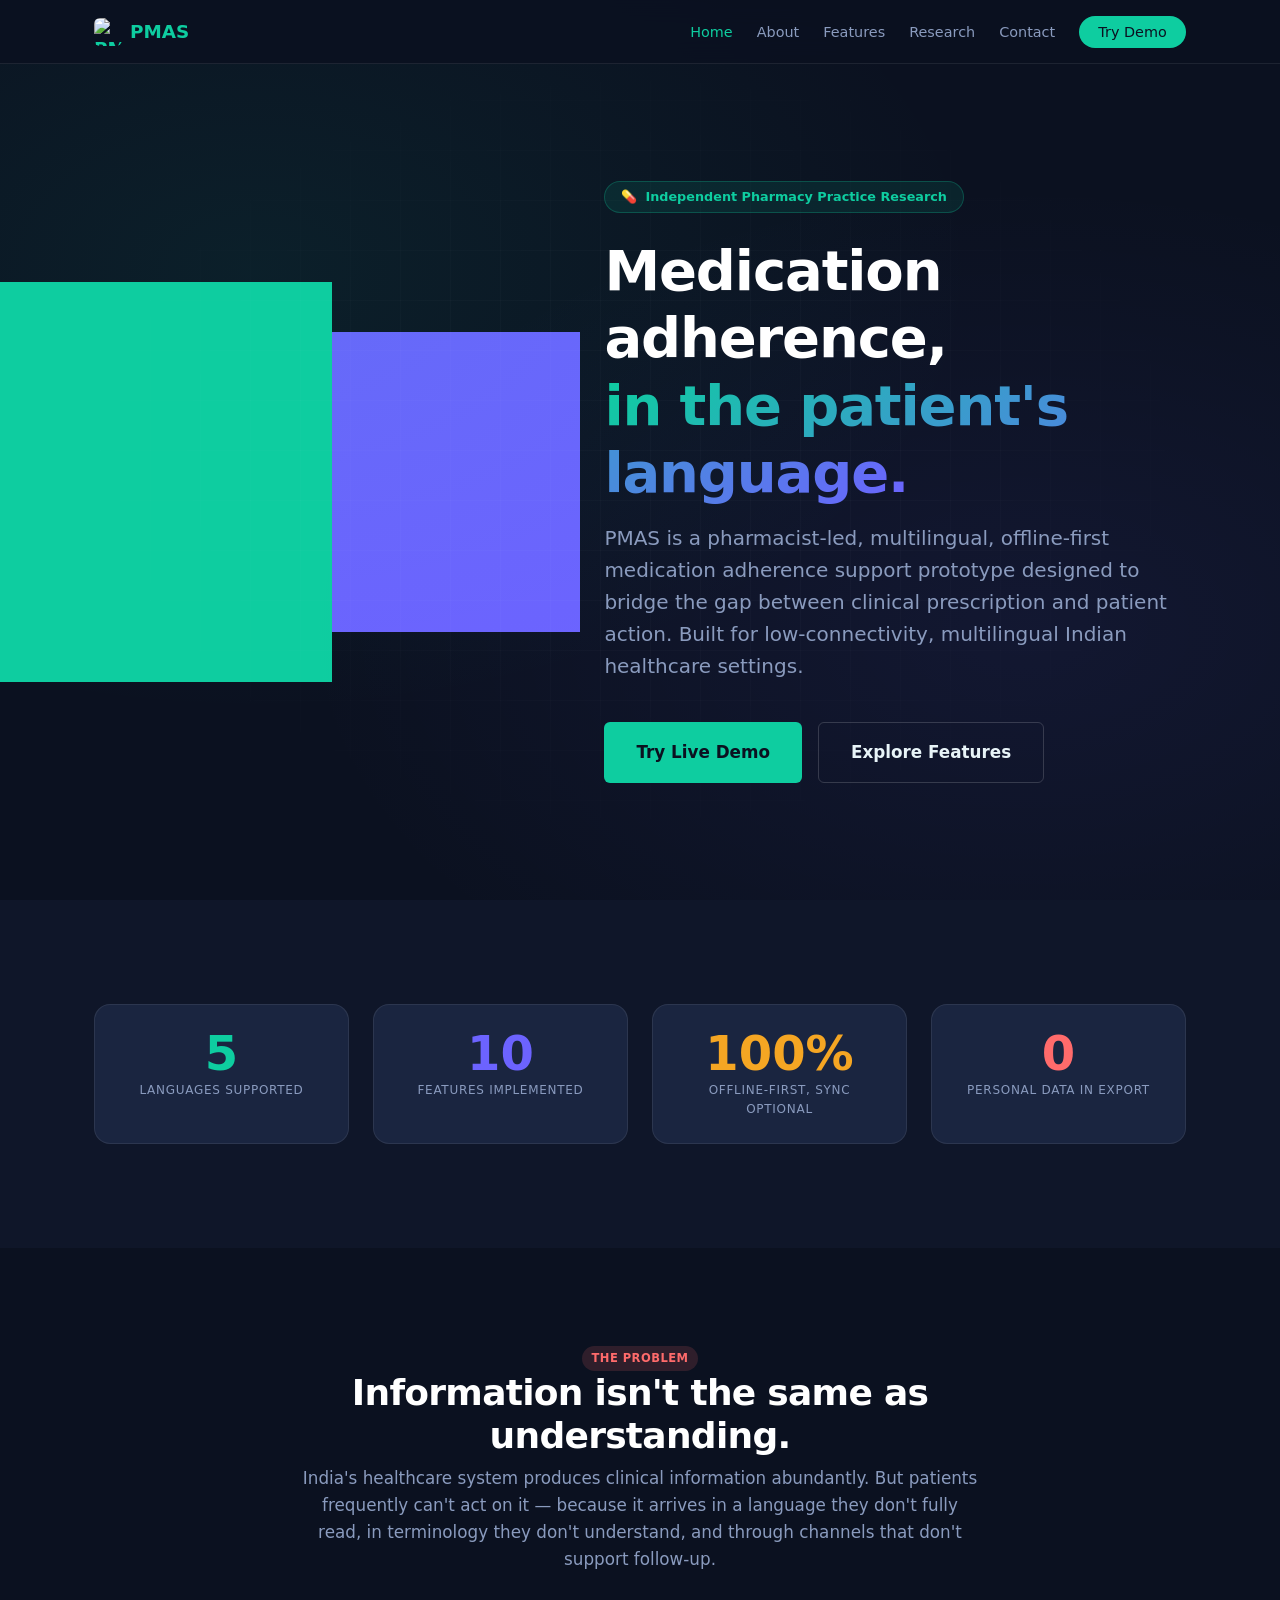
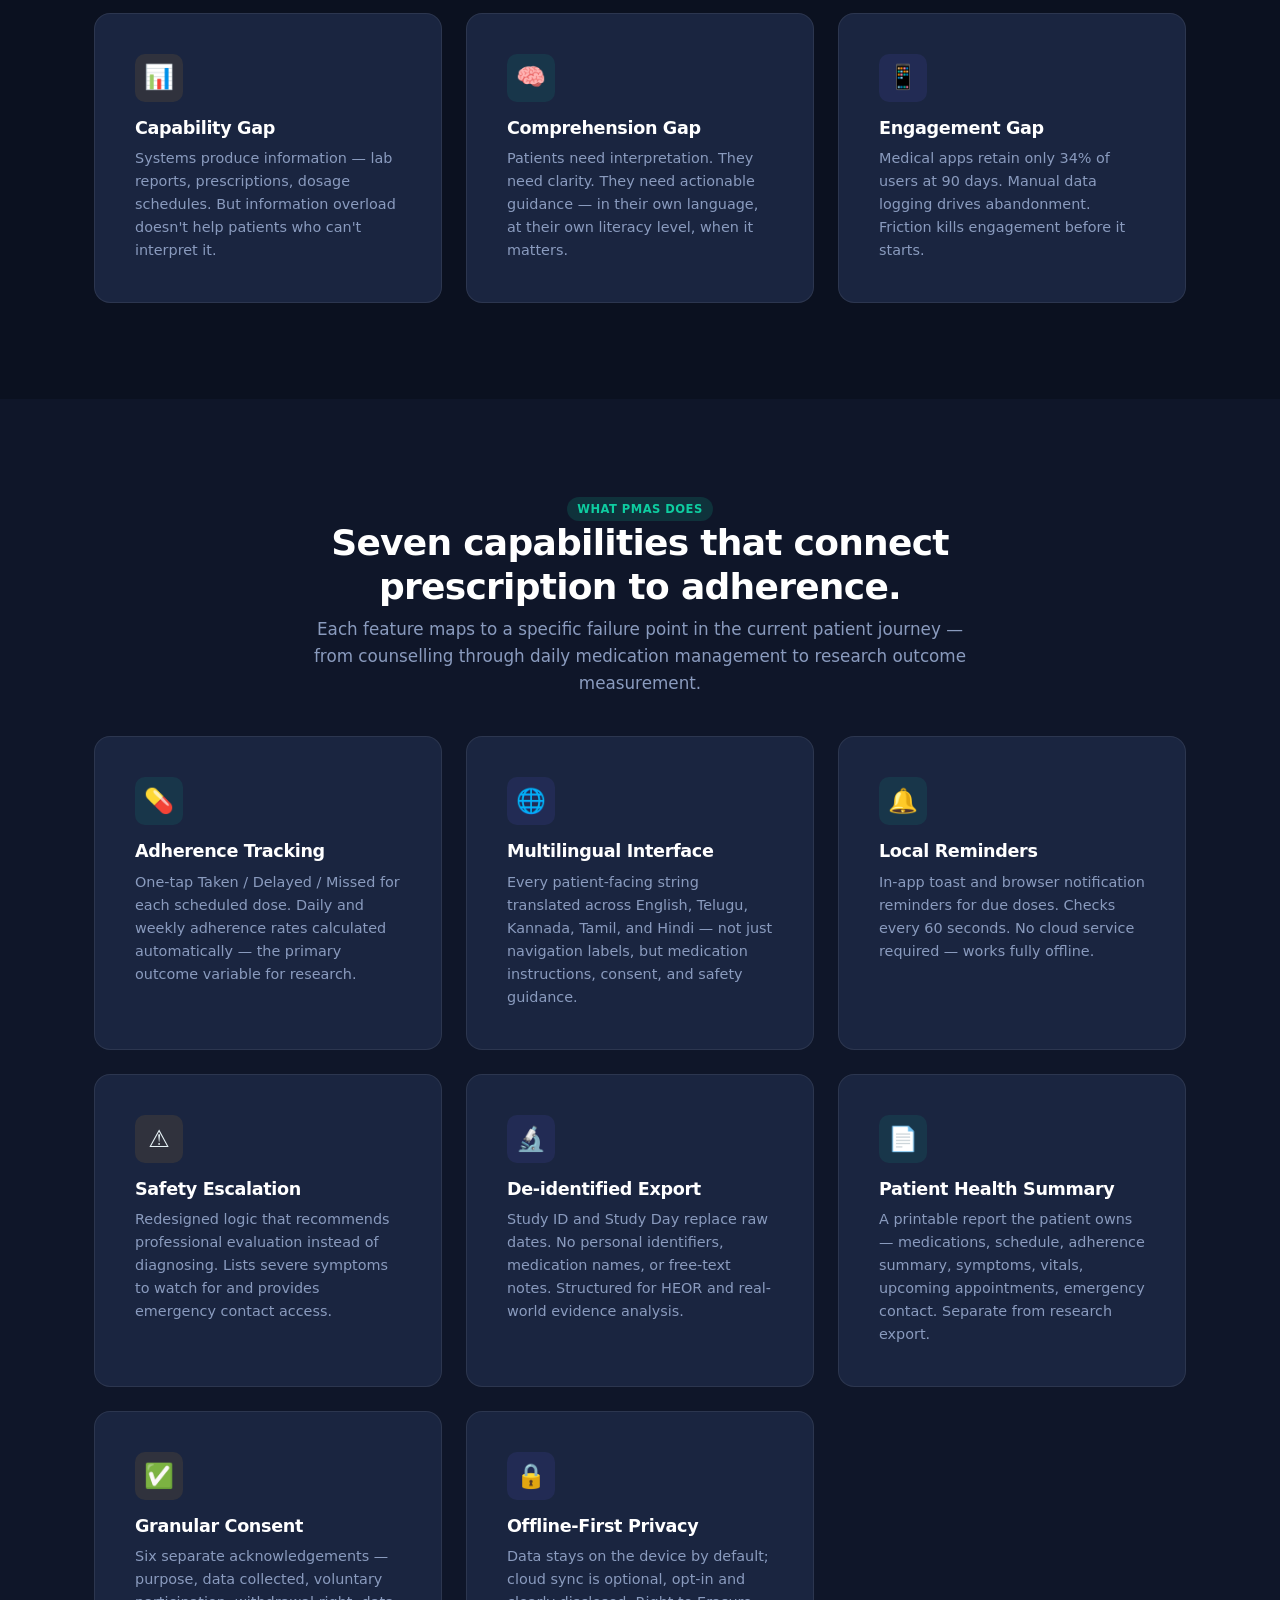
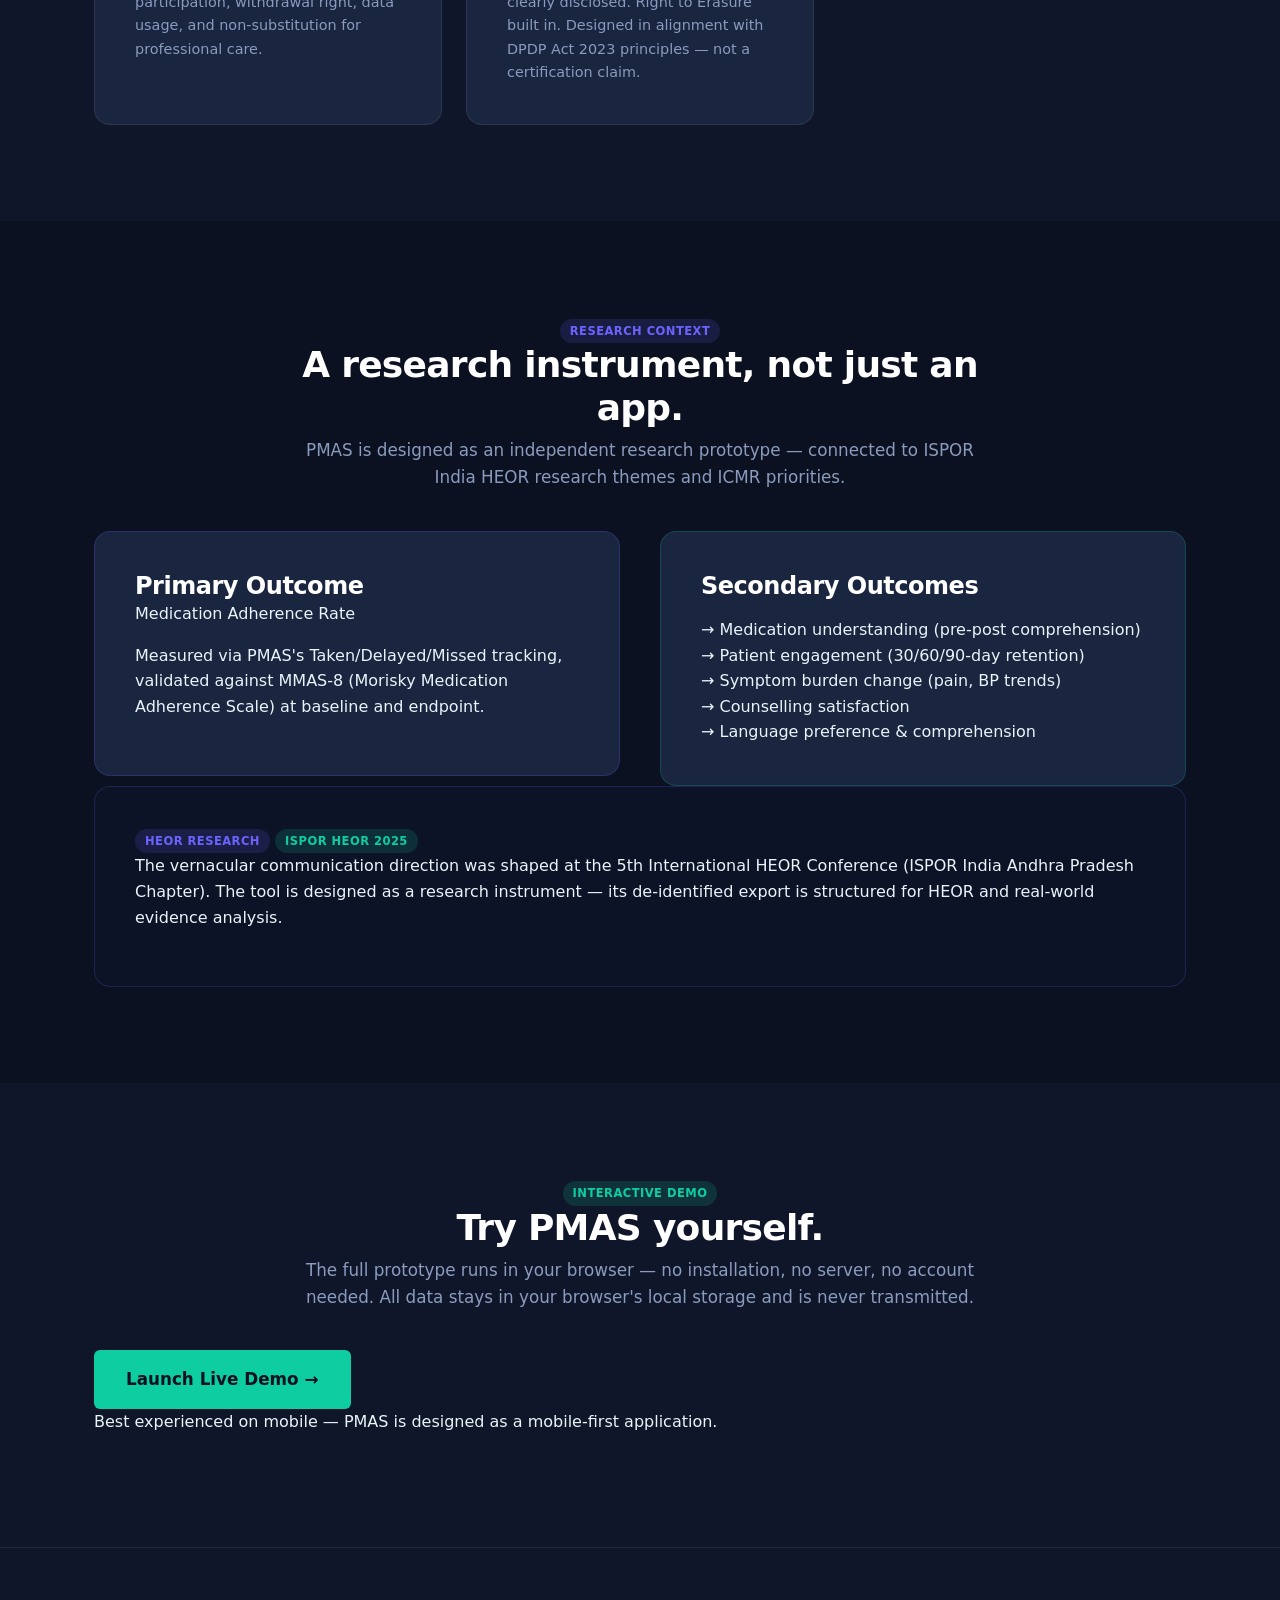
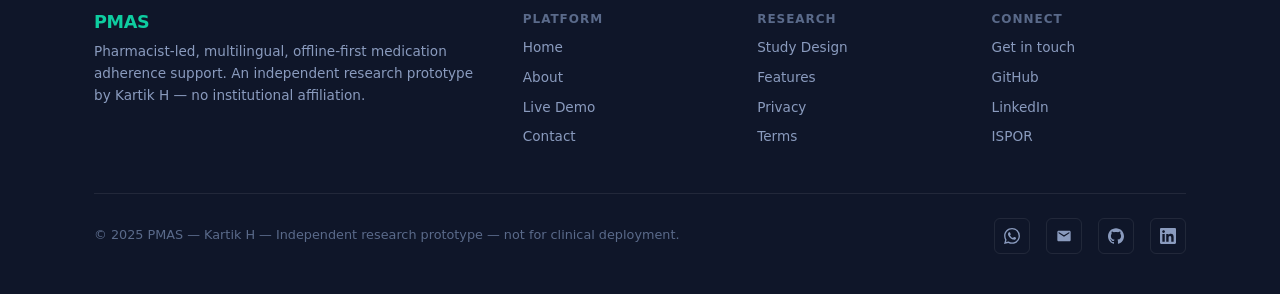
==== commit 08a9d8ad: "fix(privacy): DPDP-aligned disclosure for optional cloud sync + 18+ account confirmation - Privacy p" ====
--- a/patient-app/index.html
+++ b/patient-app/index.html
@@ -190,7 +190,7 @@
         </div>
         <div class="stat-card stat-amber reveal reveal-delay-2">
           <div class="stat-num">100%</div>
-          <div class="stat-lbl">Offline — No Server</div>
+          <div class="stat-lbl">Offline-First, Sync Optional</div>
         </div>
         <div class="stat-card stat-red reveal reveal-delay-3">
           <div class="stat-num"><span data-count="0">0</span></div>
@@ -277,7 +277,7 @@
         <div class="feature-card indigo reveal reveal-delay-3">
           <div class="icon-wrap">🔒</div>
           <h3>Offline-First Privacy</h3>
-          <p>Data stays on the device. No server transmission. Right to Erasure built in. Designed in alignment with DPDP Act 2023 principles — not a certification claim.</p>
+          <p>Data stays on the device by default; cloud sync is optional, opt-in and clearly disclosed. Right to Erasure built in. Designed in alignment with DPDP Act 2023 principles — not a certification claim.</p>
         </div>
       </div>
     </div>
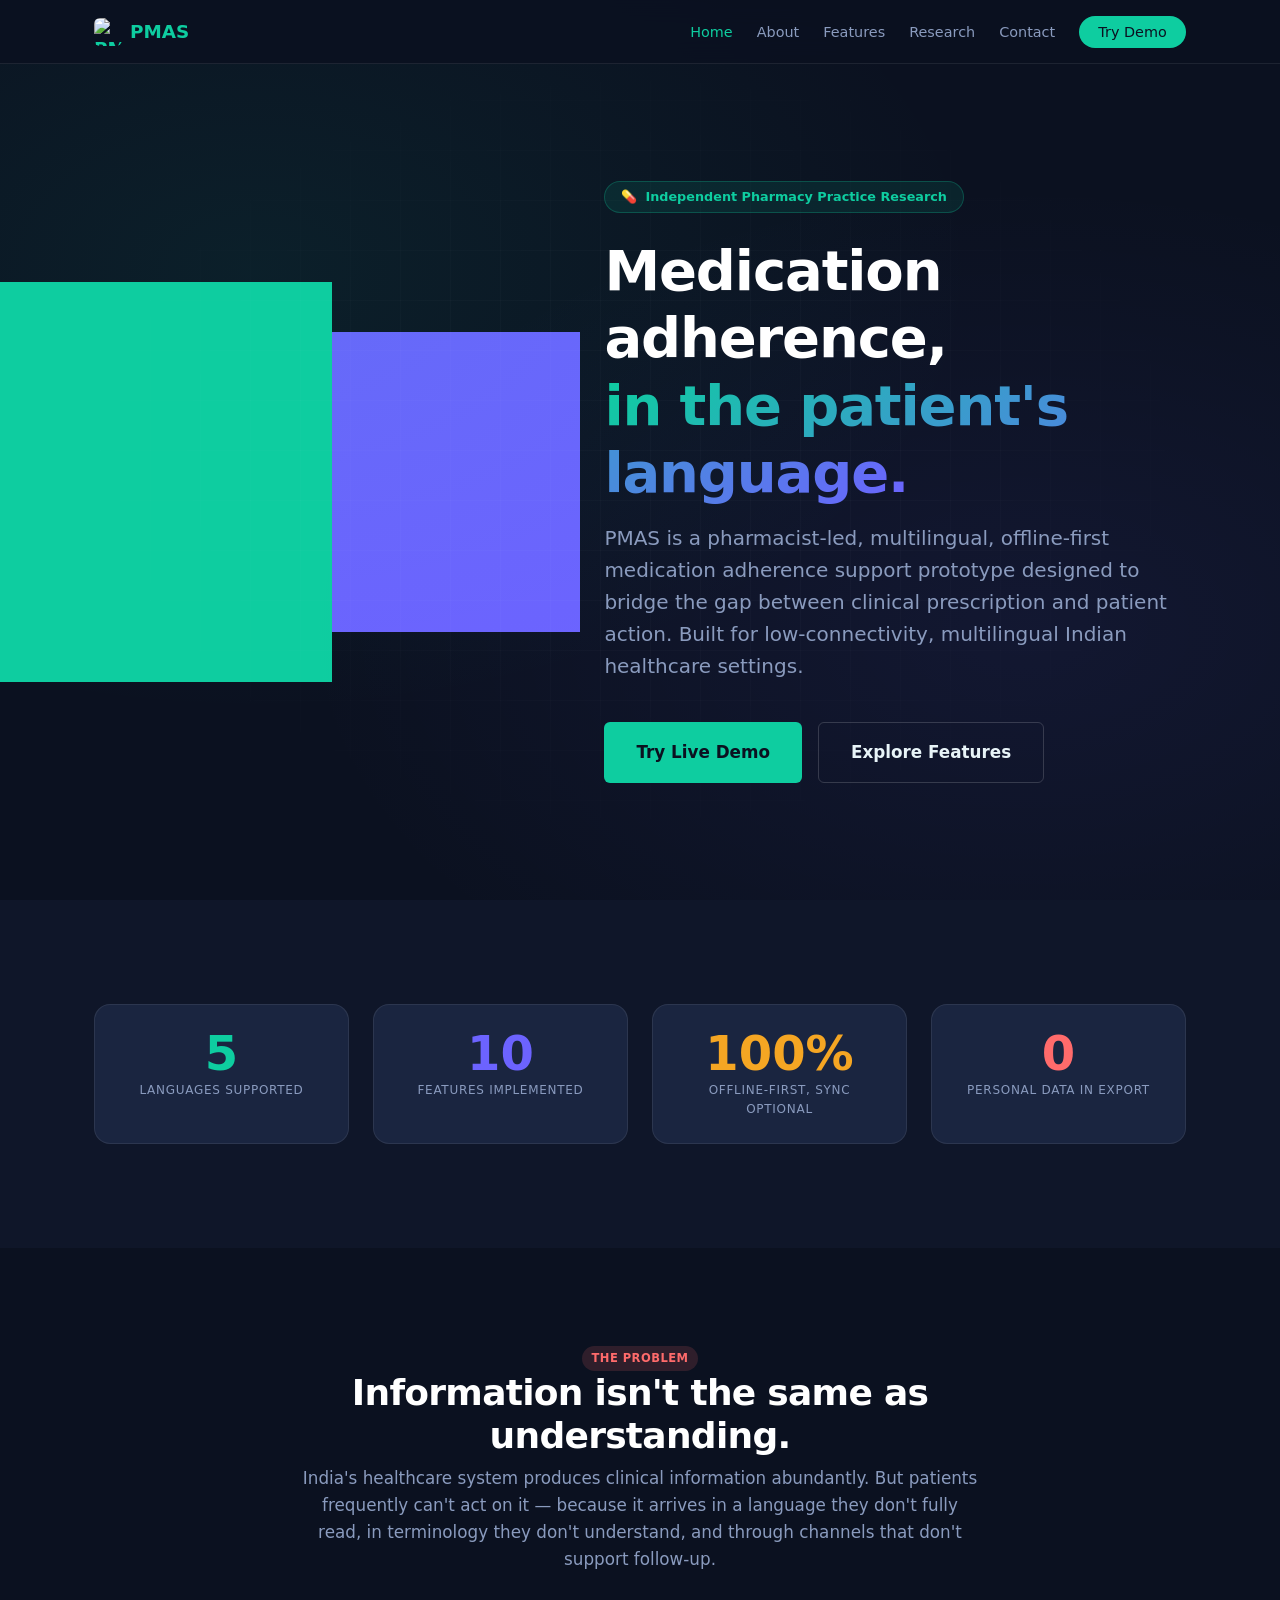
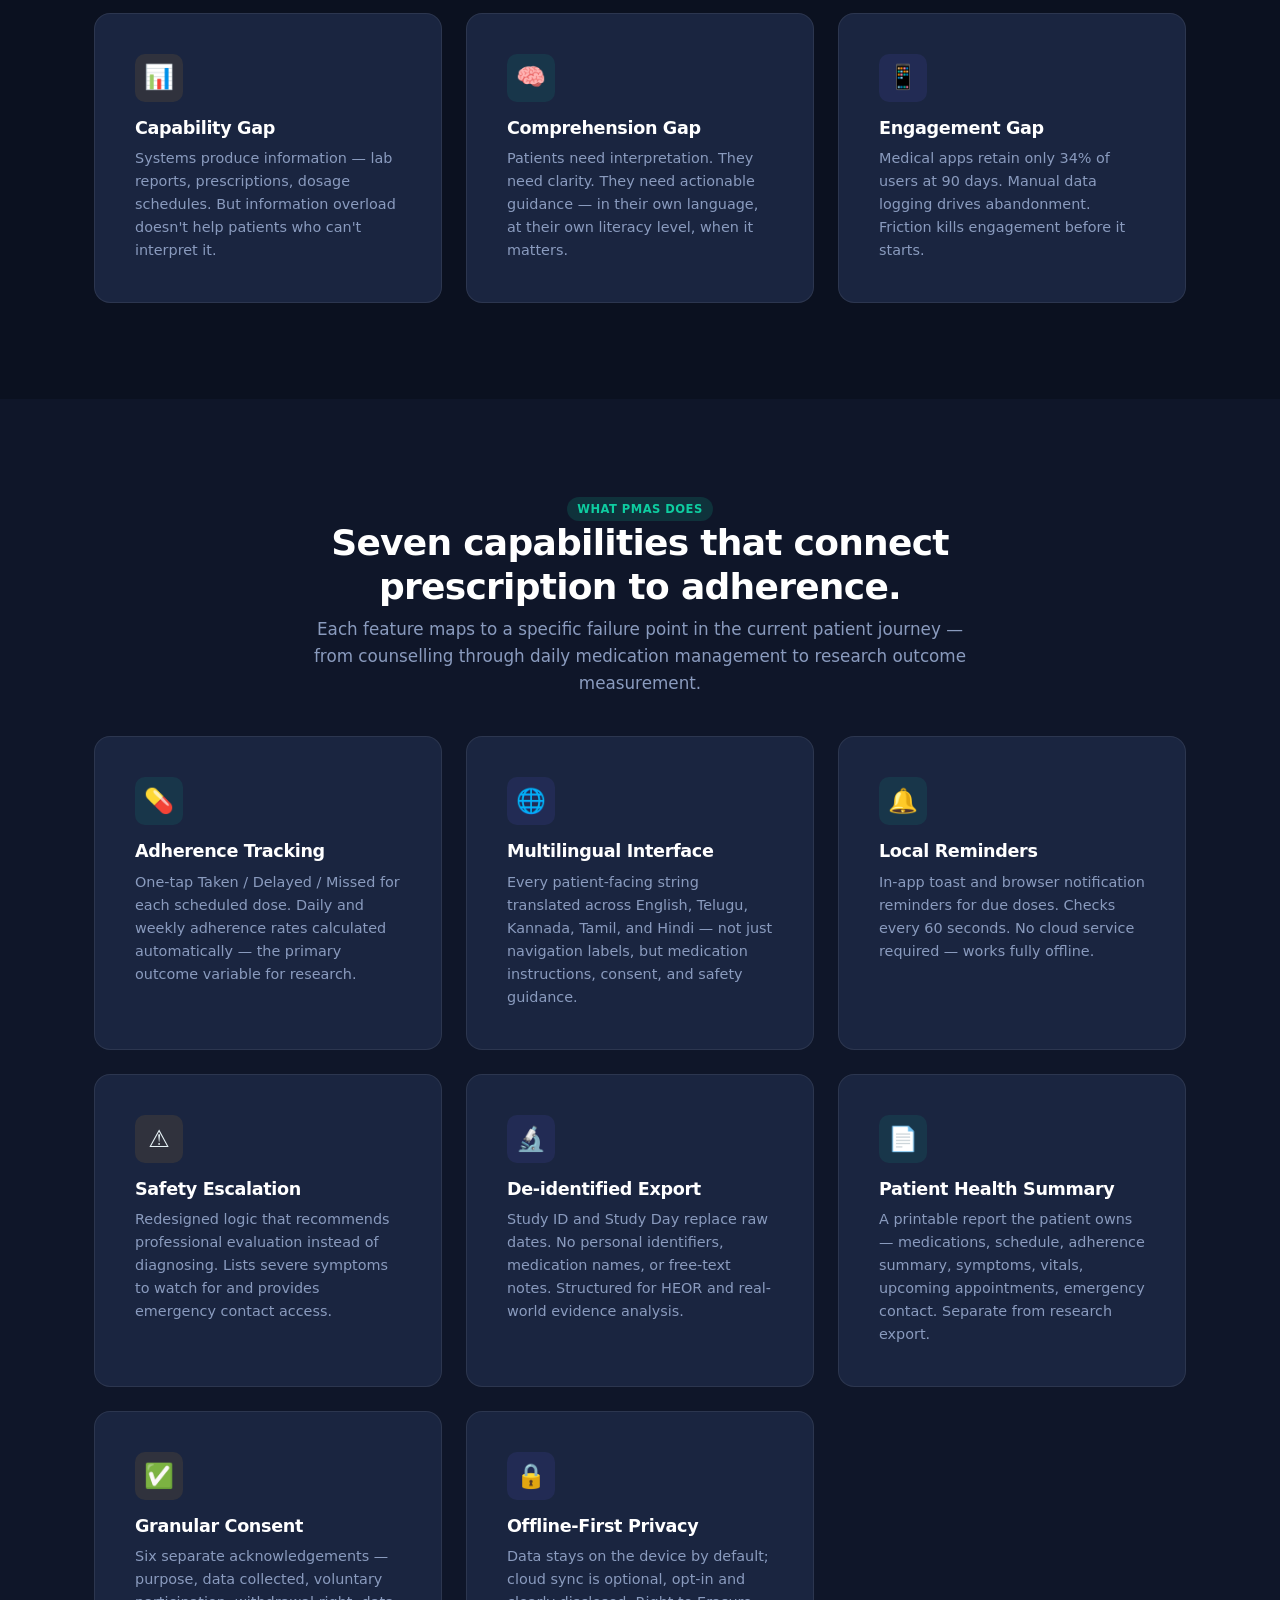
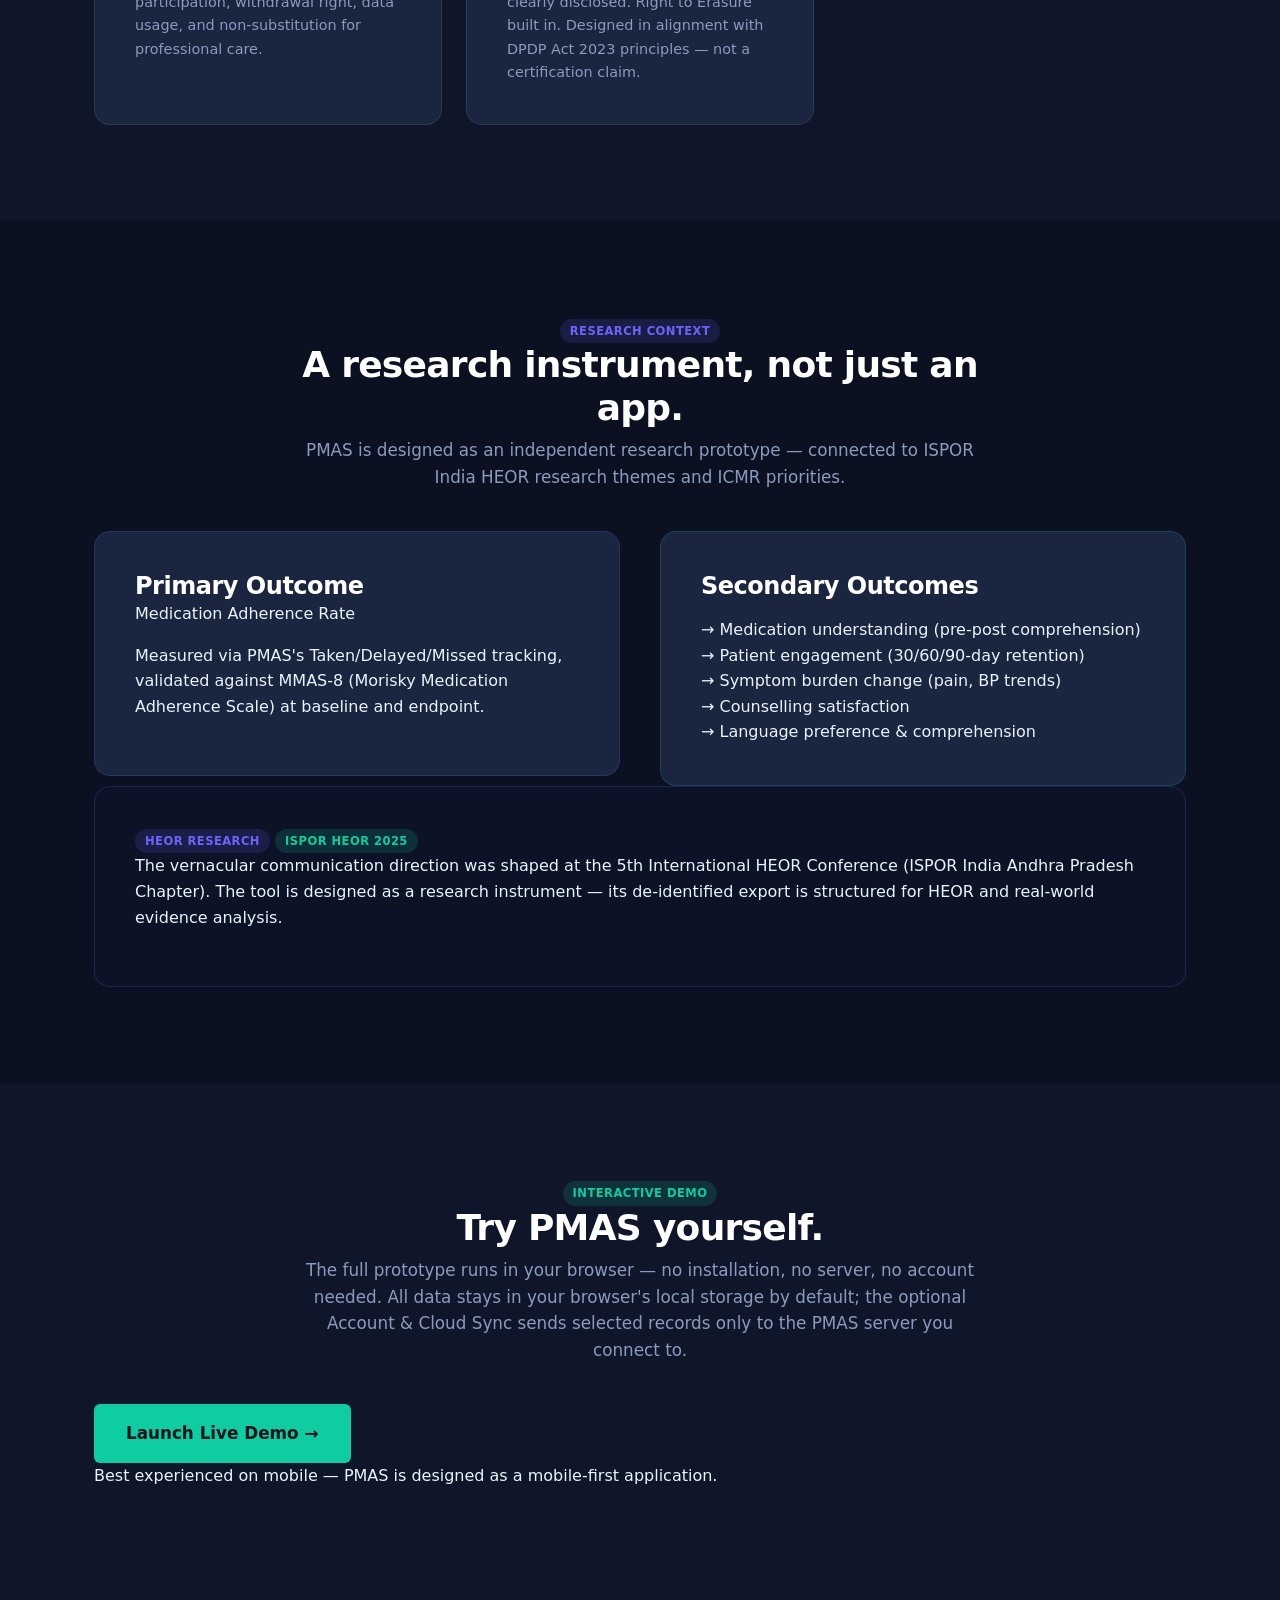
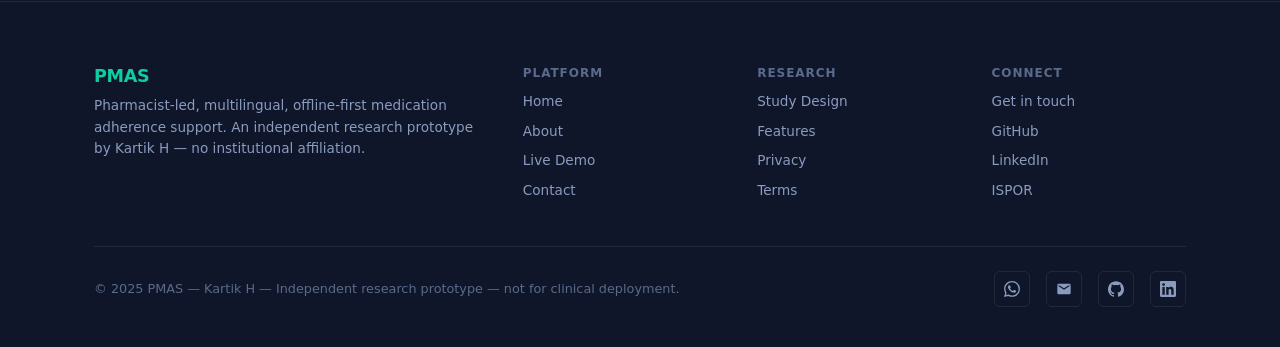
==== commit 37887b7c: "fix(audit-r1): sync fixes, enrollment credentials, security hardening Implements all schema-neutral " ====
--- a/patient-app/index.html
+++ b/patient-app/index.html
@@ -326,7 +326,7 @@
       <div class="section-header reveal">
         <span class="badge badge-teal">Interactive Demo</span>
         <h2 class="mt-2">Try PMAS yourself.</h2>
-        <p>The full prototype runs in your browser — no installation, no server, no account needed. All data stays in your browser's local storage and is never transmitted.</p>
+        <p>The full prototype runs in your browser — no installation, no server, no account needed. All data stays in your browser's local storage by default; the optional Account & Cloud Sync sends selected records only to the PMAS server you connect to.</p>
       </div>
       <div class="text-center reveal reveal-delay-1">
         <a href="demo/index.html" target="_blank" rel="noopener" class="btn btn-primary btn-lg">Launch Live Demo →</a>
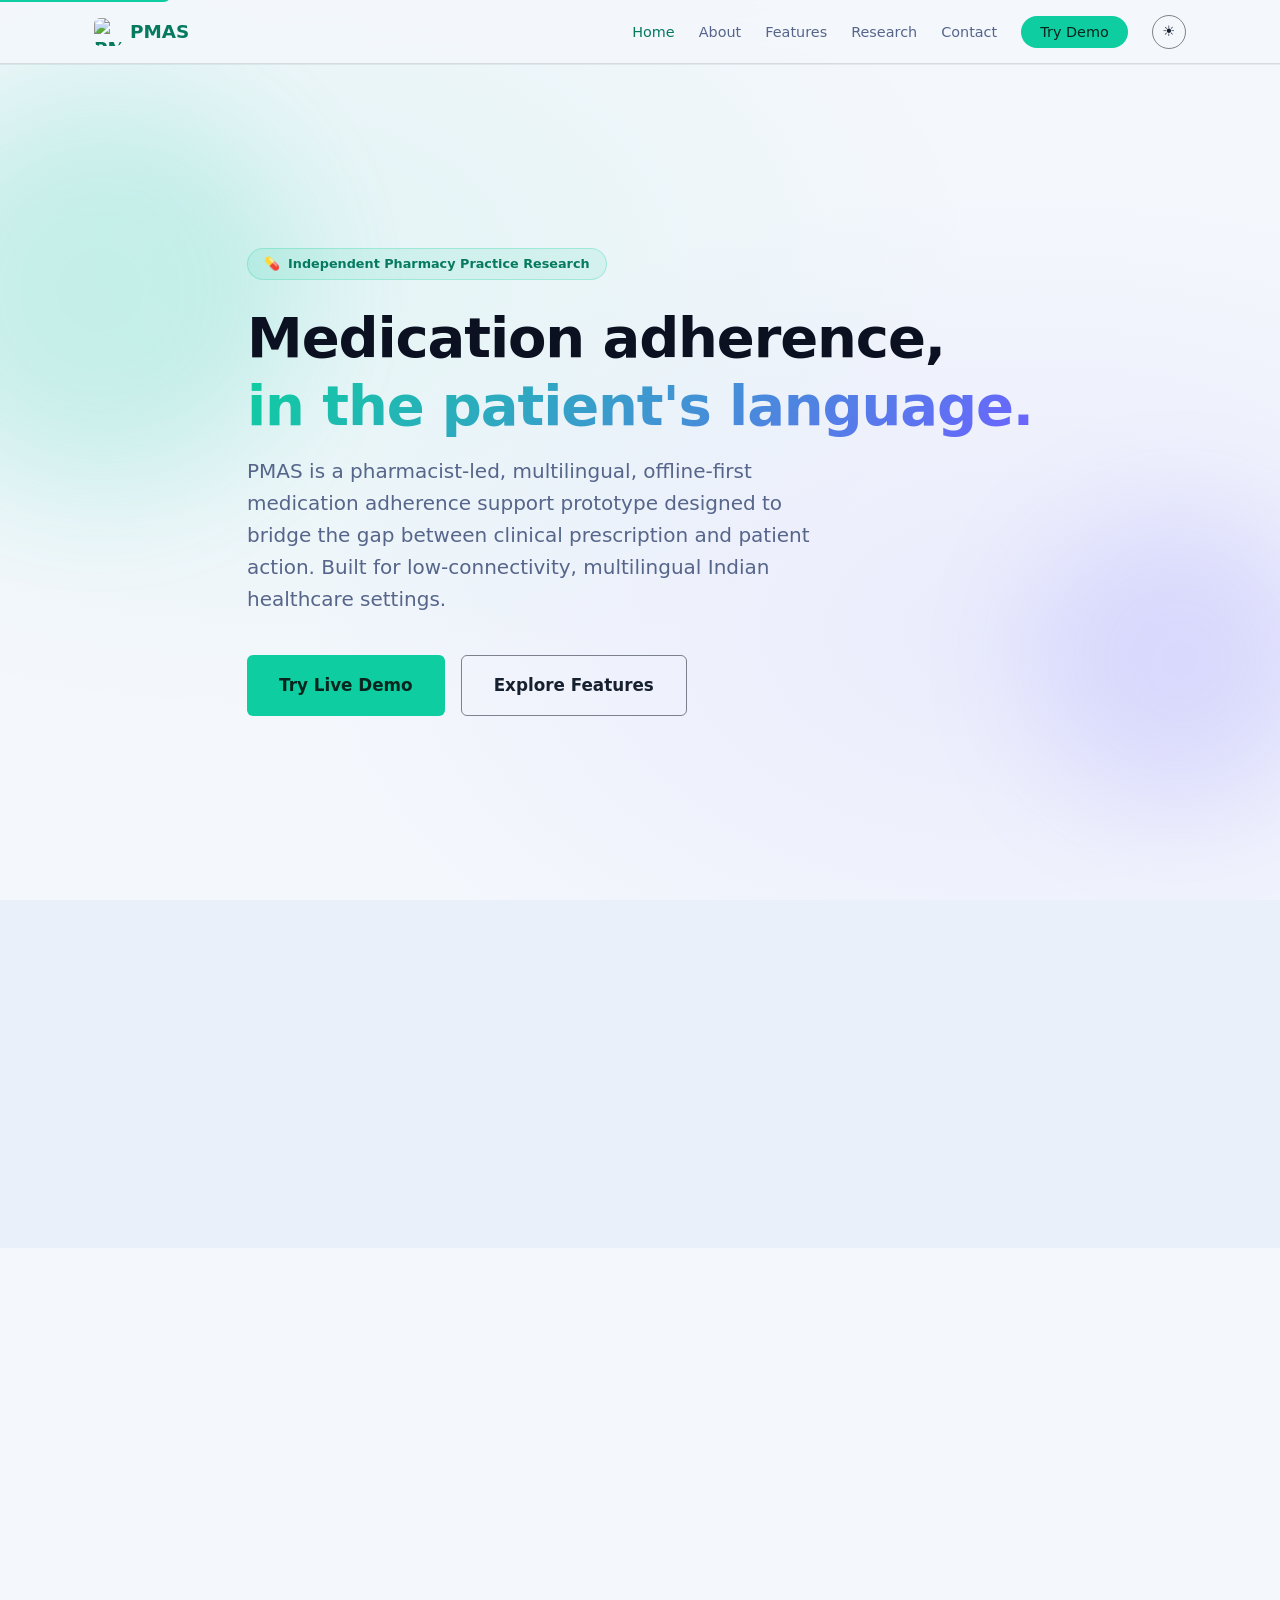
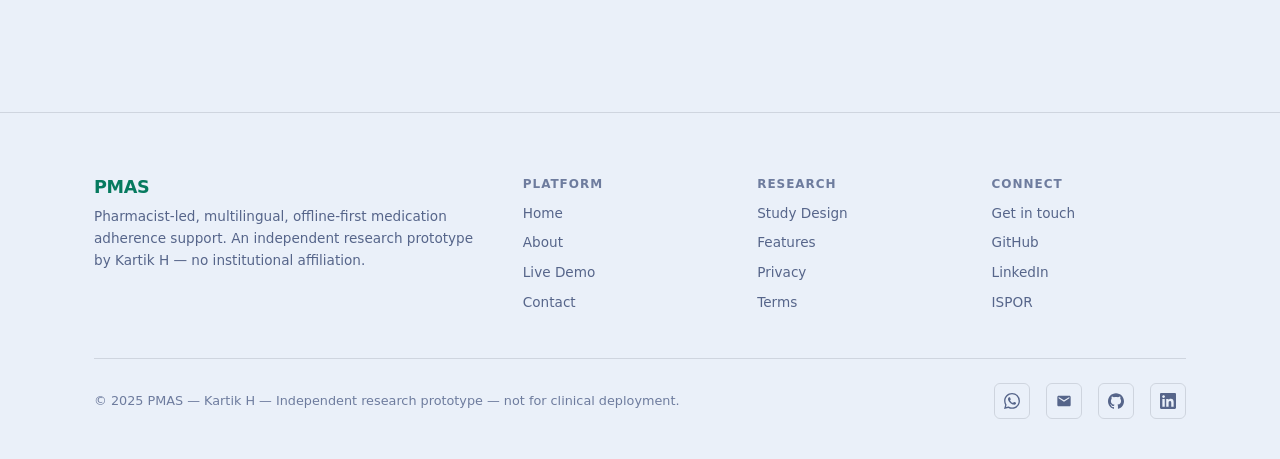
==== commit 7b63f19d: "feat(theme): theme-toggle button in the header" ====
--- a/patient-app/index.html
+++ b/patient-app/index.html
@@ -14,6 +14,17 @@
 <link rel="stylesheet" href="assets/css/components.css">
 <link rel="stylesheet" href="assets/css/utilities.css">
 <link rel="stylesheet" href="assets/css/animations.css">
+    <script>
+      /* Apply the saved theme before first paint so the correct palette shows
+         immediately (theme.js re-applies on DOMContentLoaded). */
+      (function () {
+        try {
+          var t = localStorage.getItem('pmas-theme') ||
+                  (window.matchMedia('(prefers-color-scheme: light)').matches ? 'light' : 'dark');
+          document.documentElement.setAttribute('data-theme', t);
+        } catch (e) {}
+      })();
+    </script>
 
     <!-- ═══ AI-ERA META LAYER ═════════════════════════════════════ -->
     <!-- Canonical URL -->
@@ -141,6 +152,7 @@
       <li><a href="#research">Research</a></li>
       <li><a href="contact.html">Contact</a></li>
       <li><a href="demo/index.html" target="_blank" rel="noopener" class="nav-cta">Try Demo</a></li>
+      <li><button class="theme-toggle" type="button" aria-label="Switch theme" title="Switch theme">☀</button></li>
     </ul>
   </nav>
 </header>
--- a/patient-app/assets/css/style.css
+++ b/patient-app/assets/css/style.css
@@ -62,7 +62,57 @@
   --container-narrow: 760px;
   --header-h: 64px;
   --footer-h: auto;
-}
+
+  /* Theme-aware semantic tokens (dark values) */
+  --on-accent:       #06251d;                  /* text on teal/amber fills */
+  --border-control:  rgba(255,255,255,0.40);   /* interactive borders — >=3:1 (WCAG 1.4.11) */
+  --header-bg:       rgba(11, 17, 32, 0.85);
+  --header-bg-solid: rgba(11, 17, 32, 0.95);
+  --teal-ink:        #0ECDA0;                  /* accent colours used as TEXT */
+  --indigo-ink:      #6C63FF;
+  --amber-ink:       #F5A623;
+  --red-ink:         #FF6B6B;
+  --green-ink:       #2ECC71;
+}
+/* ─── LIGHT THEME ─────────────────────────────────────────────── */
+/* The palette above is dark-first. Light mode overrides the tokens;
+   brand fills (--teal/--indigo/--amber/--red) stay as-is, while their
+   text variants (--*-ink) darken so accent text stays readable on light. */
+[data-theme="light"] {
+  --bg:              #F4F7FC;
+  --bg-alt:          #EAF0F9;
+  --surface:         #FFFFFF;
+  --surface2:        #EEF2FA;
+  --surface3:        #E2E8F5;
+  --text:            #16202F;
+  --text-bright:     #0B1120;
+  --muted:           #56658A;
+  --muted-dark:      #6E7C9E;
+  --border:          rgba(11, 17, 32, 0.12);
+  --border-bright:   rgba(11, 17, 32, 0.22);
+  --border-control:  rgba(11, 17, 32, 0.50);
+  --header-bg:       rgba(244, 247, 252, 0.85);
+  --header-bg-solid: rgba(244, 247, 252, 0.95);
+  --teal-ink:        #067A5F;
+  --indigo-ink:      #4B3FD6;
+  --amber-ink:       #8A5A00;
+  --red-ink:         #C2352F;
+  --green-ink:       #12805A;
+}
+[data-theme="light"] .site-header { box-shadow: 0 1px 0 rgba(11,17,32,0.06); }
+
+/* ─── THEME TOGGLE ───────────────────────────────────────────── */
+.theme-toggle {
+  background: none;
+  border: 1px solid var(--border-control);
+  border-radius: var(--radius-full);
+  width: 34px; height: 34px; padding: 0;
+  display: inline-flex; align-items: center; justify-content: center;
+  color: var(--text); font-size: 0.9rem; line-height: 1; cursor: pointer;
+  transition: border-color var(--duration) var(--ease), color var(--duration) var(--ease);
+}
+.theme-toggle:hover { border-color: var(--teal-ink); color: var(--teal-ink); }
+
 
 /* ─── RESET & BASE ───────────────────────────────────────────── */
 *, *::before, *::after { box-sizing: border-box; margin: 0; padding: 0; }
@@ -80,8 +130,8 @@
 *:focus-visible { outline: 2px solid var(--teal); outline-offset: 3px; border-radius: 2px; }
 img, picture, video, canvas, svg { display: block; max-width: 100%; }
 input, button, textarea, select { font: inherit; color: inherit; }
-a { color: var(--teal); text-decoration: none; transition: color var(--duration) var(--ease); }
-a:hover { color: var(--teal-dark); text-decoration: underline; }
+a { color: var(--teal-ink); text-decoration: none; transition: color var(--duration) var(--ease); }
+a:hover { color: var(--teal-ink); text-decoration: underline; }
 hr { border: none; border-top: 1px solid var(--border); margin: var(--space-xl) 0; }
 
 /* ─── TYPOGRAPHY ─────────────────────────────────────────────── */
@@ -96,7 +146,7 @@
 h3 { font-size: clamp(1.2rem, 2.5vw, 1.5rem); }
 h4 { font-size: 1.1rem; }
 p { margin-bottom: var(--space-md); }
-code { font-family: var(--font-mono); font-size: 0.9em; background: var(--surface2); padding: 2px 6px; border-radius: 4px; color: var(--teal); }
+code { font-family: var(--font-mono); font-size: 0.9em; background: var(--surface2); padding: 2px 6px; border-radius: 4px; color: var(--teal-ink); }
 pre { font-family: var(--font-mono); background: var(--surface); border: 1px solid var(--border); border-radius: var(--radius); padding: var(--space-lg); overflow-x: auto; margin-bottom: var(--space-lg); }
 pre code { background: none; padding: 0; }
 
@@ -118,7 +168,7 @@
 .site-header {
   position: fixed; top: 0; left: 0; right: 0;
   height: var(--header-h);
-  background: rgba(11, 17, 32, 0.85);
+  background: var(--header-bg);
   backdrop-filter: blur(12px);
   -webkit-backdrop-filter: blur(12px);
   border-bottom: 1px solid var(--border);
@@ -126,7 +176,7 @@
   transition: background var(--duration) var(--ease), box-shadow var(--duration) var(--ease);
 }
 .site-header.scrolled {
-  background: rgba(11, 17, 32, 0.95);
+  background: var(--header-bg-solid);
   box-shadow: var(--shadow-sm);
 }
 .nav {
@@ -144,7 +194,7 @@
   gap: var(--space-sm);
   font-weight: 800;
   font-size: 1.15rem;
-  color: var(--teal);
+  color: var(--teal-ink);
   text-decoration: none;
 }
 .nav-brand:hover { text-decoration: none; }
@@ -153,7 +203,7 @@
   background: linear-gradient(135deg, var(--teal), var(--indigo));
   border-radius: 8px;
   display: flex; align-items: center; justify-content: center;
-  font-size: 1rem; color: var(--bg);
+  font-size: 1rem; color: var(--on-accent);
 }
 .nav-brand .brand-badge {
   font-size: 0.55rem; font-weight: 700; letter-spacing: 0.06em;
@@ -174,10 +224,10 @@
   text-decoration: none;
   transition: color var(--duration) var(--ease);
 }
-.nav-links a:hover, .nav-links a.active { color: var(--teal); text-decoration: none; }
+.nav-links a:hover, .nav-links a.active { color: var(--teal-ink); text-decoration: none; }
 .nav-cta {
   background: var(--teal);
-  color: var(--bg) !important;
+  color: var(--on-accent) !important;
   padding: 0.5rem 1.2rem;
   border-radius: var(--radius-full);
   font-weight: 700;
@@ -235,7 +285,7 @@
   gap: var(--space-xl);
   margin-bottom: var(--space-xl);
 }
-.footer-brand h4 { color: var(--teal); margin-bottom: var(--space-sm); }
+.footer-brand h4 { color: var(--teal-ink); margin-bottom: var(--space-sm); }
 .footer-brand p { color: var(--muted); font-size: 0.85rem; }
 .footer-col h5 { font-size: 0.75rem; text-transform: uppercase; letter-spacing: 0.08em; color: var(--muted-dark); margin-bottom: var(--space-sm); }
 .footer-col ul { list-style: none; }
@@ -255,7 +305,7 @@
   border: 1px solid var(--border); border-radius: var(--radius-sm);
   color: var(--muted); transition: all var(--duration) var(--ease);
 }
-.footer-social a:hover { border-color: var(--teal); color: var(--teal); text-decoration: none; }
+.footer-social a:hover { border-color: var(--teal-ink); color: var(--teal-ink); text-decoration: none; }
 
 @media (max-width: 768px) {
   .footer-grid { grid-template-columns: 1fr 1fr; }
@@ -306,7 +356,7 @@
   padding: 0.3rem 1rem;
   font-size: 0.8rem;
   font-weight: 600;
-  color: var(--teal);
+  color: var(--teal-ink);
   margin-bottom: var(--space-lg);
 }
 .hero h1 {
@@ -337,11 +387,17 @@
 .page-header h1 { margin-bottom: var(--space-sm); }
 .page-header p { color: var(--muted); font-size: 1.1rem; max-width: 600px; margin: 0 auto; }
 
+/* Legal/prose pages (terms, privacy): the body is a narrow left-aligned
+   prose column — a centered header above it reads as misaligned. This
+   variant left-aligns the header to share the column's left edge. */
+.page-header.page-header-left { text-align: left; }
+.page-header.page-header-left p { margin-left: 0; }
+
 /* ─── MOBILE POLISH + ACCESSIBILITY (2026-09-26) ──────────────── */
 /* Skip link: hidden off-screen, appears on keyboard focus only */
 .skip-link {
   position: absolute; top: -48px; left: var(--space-sm);
-  z-index: 2000; background: var(--teal); color: #06251d;
+  z-index: 2000; background: var(--teal); color: var(--on-accent);
   padding: 0.5rem 1rem; border-radius: var(--radius);
   font-weight: 600; text-decoration: none;
   transition: top 0.2s var(--ease);
--- a/patient-app/assets/css/components.css
+++ b/patient-app/assets/css/components.css
@@ -23,7 +23,7 @@
 .btn:active { transform: scale(0.97); }
 .btn-primary {
   background: var(--teal);
-  color: var(--bg);
+  color: var(--on-accent);
 }
 .btn-primary:hover {
   background: var(--teal-dark);
@@ -44,11 +44,13 @@
 .btn-ghost {
   background: transparent;
   color: var(--text);
-  border: 1px solid var(--border-bright);
+  /* --border-control meets the 3:1 non-text contrast minimum (WCAG 1.4.11);
+     the old --border-bright (16% white) measured ~1.6:1 and read as plain text */
+  border: 1px solid var(--border-control);
 }
 .btn-ghost:hover {
-  border-color: var(--teal);
-  color: var(--teal);
+  border-color: var(--teal-ink);
+  color: var(--teal-ink);
   text-decoration: none;
 }
 .btn-lg { padding: 1rem 2rem; font-size: 1.05rem; }
@@ -75,7 +77,7 @@
 /* Feature card grid */
 .feature-grid {
   display: grid;
-  grid-template-columns: repeat(auto-fit, minmax(300px, 1fr));
+  grid-template-columns: repeat(auto-fit, minmax(min(100%, 300px), 1fr));
   gap: var(--space-lg);
   margin-top: var(--space-xl);
 }
@@ -124,10 +126,10 @@
   line-height: 1;
   margin-bottom: var(--space-xs);
 }
-.stat-teal .stat-num { color: var(--teal); }
-.stat-indigo .stat-num { color: var(--indigo); }
-.stat-amber .stat-num { color: var(--amber); }
-.stat-red .stat-num { color: var(--red); }
+.stat-teal .stat-num { color: var(--teal-ink); }
+.stat-indigo .stat-num { color: var(--indigo-ink); }
+.stat-amber .stat-num { color: var(--amber-ink); }
+.stat-red .stat-num { color: var(--red-ink); }
 .stat-lbl {
   font-size: 0.75rem;
   color: var(--muted);
@@ -147,10 +149,10 @@
   text-transform: uppercase;
   letter-spacing: 0.04em;
 }
-.badge-teal { background: rgba(14,205,160,0.15); color: var(--teal); }
-.badge-indigo { background: rgba(108,99,255,0.15); color: var(--indigo); }
-.badge-amber { background: rgba(245,166,35,0.15); color: var(--amber); }
-.badge-red { background: rgba(255,107,107,0.15); color: var(--red); }
+.badge-teal { background: rgba(14,205,160,0.15); color: var(--teal-ink); }
+.badge-indigo { background: rgba(108,99,255,0.15); color: var(--indigo-ink); }
+.badge-amber { background: rgba(245,166,35,0.15); color: var(--amber-ink); }
+.badge-red { background: rgba(255,107,107,0.15); color: var(--red-ink); }
 .badge-muted { background: var(--surface2); color: var(--muted); }
 
 /* ─── SECTIONS ───────────────────────────────────────────────── */
@@ -194,7 +196,7 @@
 }
 .timeline-item.indigo .timeline-dot { background: var(--indigo); }
 .timeline-item h4 { font-size: 1rem; margin-bottom: 4px; }
-.timeline-item .timeline-date { font-size: 0.8rem; color: var(--teal); font-weight: 600; margin-bottom: 4px; }
+.timeline-item .timeline-date { font-size: 0.8rem; color: var(--teal-ink); font-weight: 600; margin-bottom: 4px; }
 .timeline-item p { font-size: 0.88rem; color: var(--muted); margin: 0; }
 
 /* ─── CODE BLOCK / TERMINAL ──────────────────────────────────── */
@@ -260,8 +262,14 @@
   padding: var(--space-md) var(--space-lg);
   margin-bottom: var(--space-md);
   font-size: 0.9rem;
-  display: flex; gap: var(--space-sm); align-items: flex-start;
-}
+  display: flex; flex-wrap: wrap; gap: var(--space-sm); align-items: flex-start;
+  /* the anonymous text flex item defaults to min-width:auto and cannot shrink
+     below its single-line width — that overflowed the box (and the page) on
+     narrow viewports. min-width:0 + inherited overflow-wrap fix it. */
+  min-width: 0;
+  overflow-wrap: anywhere;
+}
+.alert > * { min-width: 0; }
 .alert-info { background: rgba(108,99,255,0.08); border: 1px solid rgba(108,99,255,0.2); color: var(--text); }
 .alert-warning { background: rgba(245,166,35,0.08); border: 1px solid rgba(245,166,35,0.2); color: var(--text); }
 .alert-danger { background: rgba(255,107,107,0.08); border: 1px solid rgba(255,107,107,0.2); color: var(--text); }
--- a/patient-app/assets/css/utilities.css
+++ b/patient-app/assets/css/utilities.css
@@ -0,0 +1,133 @@
+/* ═══════════════════════════════════════════════════════════════
+   PMAS Platform — utilities.css
+   Helper classes, spacing, text alignment, display, responsive
+   ═══════════════════════════════════════════════════════════════ */
+
+/* ─── TEXT ───────────────────────────────────────────────────── */
+.text-center { text-align: center; }
+.text-left   { text-align: left; }
+.text-right  { text-align: right; }
+.text-teal   { color: var(--teal-ink); }
+.text-indigo { color: var(--indigo-ink); }
+.text-red    { color: var(--red-ink); }
+.text-amber  { color: var(--amber-ink); }
+.text-green  { color: var(--green); }
+.text-muted  { color: var(--muted); }
+.text-bright { color: var(--text-bright); }
+.text-sm     { font-size: 0.82rem; }
+.text-xs     { font-size: 0.72rem; }
+.text-lg     { font-size: 1.1rem; }
+.text-xl     { font-size: 1.25rem; }
+.font-bold   { font-weight: 700; }
+.font-mono   { font-family: var(--font-mono); }
+.uppercase   { text-transform: uppercase; letter-spacing: 0.06em; }
+.gradient-text {
+  background: linear-gradient(135deg, var(--teal), var(--indigo));
+  -webkit-background-clip: text;
+  -webkit-text-fill-color: transparent;
+  background-clip: text;
+}
+
+/* ─── SPACING ────────────────────────────────────────────────── */
+.mt-0 { margin-top: 0; }
+.mt-1 { margin-top: var(--space-sm); }
+.mt-2 { margin-top: var(--space-md); }
+.mt-3 { margin-top: var(--space-lg); }
+.mt-4 { margin-top: var(--space-xl); }
+.mt-5 { margin-top: var(--space-2xl); }
+.mb-0 { margin-bottom: 0; }
+.mb-1 { margin-bottom: var(--space-sm); }
+.mb-2 { margin-bottom: var(--space-md); }
+.mb-3 { margin-bottom: var(--space-lg); }
+.mb-4 { margin-bottom: var(--space-xl); }
+.mb-5 { margin-bottom: var(--space-2xl); }
+.pt-0 { padding-top: 0; }
+.pt-1 { padding-top: var(--space-sm); }
+.pt-2 { padding-top: var(--space-md); }
+.pt-3 { padding-top: var(--space-lg); }
+.pt-4 { padding-top: var(--space-xl); }
+.pb-0 { padding-bottom: 0; }
+.pb-1 { padding-bottom: var(--space-sm); }
+.pb-2 { padding-bottom: var(--space-md); }
+.pb-3 { padding-bottom: var(--space-lg); }
+.pb-4 { padding-bottom: var(--space-xl); }
+
+/* ─── DISPLAY ───────────────────────────────────────────────── */
+.flex          { display: flex; }
+.inline-flex   { display: inline-flex; }
+.grid          { display: grid; }
+.block         { display: block; }
+.inline-block  { display: inline-block; }
+.hidden        { display: none !important; }
+.items-center  { align-items: center; }
+.items-start   { align-items: flex-start; }
+.justify-center { justify-content: center; }
+.justify-between { justify-content: space-between; }
+.flex-col      { flex-direction: column; }
+.flex-wrap     { flex-wrap: wrap; }
+.gap-1 { gap: var(--space-sm); }
+.gap-2 { gap: var(--space-md); }
+.gap-3 { gap: var(--space-lg); }
+.gap-4 { gap: var(--space-xl); }
+
+/* ─── SIZING ────────────────────────────────────────────────── */
+.w-full { width: 100%; }
+.w-auto { width: auto; }
+.max-w-narrow { max-width: var(--container-narrow); }
+.max-w-full { max-width: 100%; }
+
+/* ─── BORDER & RADIUS ───────────────────────────────────────── */
+.rounded-sm { border-radius: var(--radius-sm); }
+.rounded    { border-radius: var(--radius); }
+.rounded-lg { border-radius: var(--radius-lg); }
+.rounded-full { border-radius: var(--radius-full); }
+.border { border: 1px solid var(--border); }
+.border-bright { border: 1px solid var(--border-bright); }
+.border-teal { border: 1px solid rgba(14,205,160,0.25); }
+
+/* ─── VISIBILITY / OVERFLOW ──────────────────────────────────── */
+.overflow-hidden { overflow: hidden; }
+.overflow-auto   { overflow: auto; }
+.relative { position: relative; }
+.absolute { position: absolute; }
+.z-1 { z-index: 1; }
+.z-10 { z-index: 10; }
+
+/* ─── RESPONSIVE VISIBILITY ──────────────────────────────────── */
+.show-mobile { display: none; }
+.show-tablet { display: none; }
+@media (max-width: 768px) {
+  .hide-mobile { display: none !important; }
+  .show-mobile { display: block; }
+}
+@media (max-width: 1024px) {
+  .hide-tablet { display: none !important; }
+  .show-tablet { display: block; }
+}
+
+/* ─── ACCESSIBILITY ─────────────────────────────────────────── */
+.sr-only {
+  position: absolute;
+  width: 1px; height: 1px;
+  padding: 0; margin: -1px;
+  overflow: hidden;
+  clip: rect(0, 0, 0, 0);
+  white-space: nowrap;
+  border: 0;
+}
+.skip-link {
+  position: absolute;
+  top: -40px;
+  left: 0;
+  background: var(--teal);
+  color: var(--on-accent);
+  padding: 8px 16px;
+  z-index: 9999;
+  border-radius: 0 0 var(--radius-sm) 0;
+  transition: top var(--duration) var(--ease);
+}
+.skip-link:focus { top: 0; color: var(--on-accent); text-decoration: none; }
+
+@media (prefers-reduced-motion: reduce) {
+  * { animation-duration: 0.01ms !important; animation-iteration-count: 1 !important; transition-duration: 0.01ms !important; scroll-behavior: auto !important; }
+}
--- a/patient-app/assets/css/animations.css
+++ b/patient-app/assets/css/animations.css
@@ -0,0 +1,115 @@
+/* ═══════════════════════════════════════════════════════════════
+   PMAS Platform — animations.css
+   Scroll reveals, hover effects, gradient shifts, pulse rings
+   ═══════════════════════════════════════════════════════════════ */
+
+/* ─── SCROLL REVEAL ──────────────────────────────────────────── */
+.reveal {
+  opacity: 0;
+  transform: translateY(24px);
+  transition: opacity 0.6s var(--ease-out), transform 0.6s var(--ease-out);
+}
+.reveal.visible {
+  opacity: 1;
+  transform: translateY(0);
+}
+.reveal-delay-1 { transition-delay: 0.1s; }
+.reveal-delay-2 { transition-delay: 0.2s; }
+.reveal-delay-3 { transition-delay: 0.3s; }
+.reveal-delay-4 { transition-delay: 0.4s; }
+
+/* ─── FLOATING ANIMATION ─────────────────────────────────────── */
+.float {
+  animation: float 6s ease-in-out infinite;
+}
+@keyframes float {
+  0%, 100% { transform: translateY(0); }
+  50% { transform: translateY(-12px); }
+}
+
+/* ─── PULSE RING ────────────────────────────────────────────── */
+.pulse-ring {
+  position: absolute;
+  inset: 0;
+  border: 2px solid var(--teal);
+  border-radius: inherit;
+  animation: pulse 2.5s ease-out infinite;
+  pointer-events: none;
+}
+@keyframes pulse {
+  0%   { opacity: 0.4; transform: scale(1); }
+  70%  { opacity: 0; transform: scale(1.04); }
+  100% { opacity: 0; transform: scale(1.04); }
+}
+
+/* ─── GRADIENT SHIFT ────────────────────────────────────────── */
+.gradient-shift {
+  background-size: 200% 200%;
+  animation: gradientShift 4s ease infinite;
+}
+@keyframes gradientShift {
+  0% { background-position: 0% 50%; }
+  50% { background-position: 100% 50%; }
+  100% { background-position: 0% 50%; }
+}
+
+/* ─── TYPING CURSOR ─────────────────────────────────────────── */
+.typing-cursor::after {
+  content: '|';
+  color: var(--teal-ink);
+  animation: blink 1s step-end infinite;
+}
+@keyframes blink {
+  0%, 100% { opacity: 1; }
+  50% { opacity: 0; }
+}
+
+/* ─── FADE UP (hero entrance) ───────────────────────────────── */
+.fade-up {
+  animation: fadeUp 0.8s var(--ease-out) both;
+}
+@keyframes fadeUp {
+  from { opacity: 0; transform: translateY(30px); }
+  to   { opacity: 1; transform: translateY(0); }
+}
+.fade-up-delay-1 { animation-delay: 0.15s; }
+.fade-up-delay-2 { animation-delay: 0.3s; }
+.fade-up-delay-3 { animation-delay: 0.45s; }
+.fade-up-delay-4 { animation-delay: 0.6s; }
+
+/* ─── SHIMMER (skeleton loading) ────────────────────────────── */
+.shimmer {
+  background: linear-gradient(90deg, var(--surface) 25%, var(--surface2) 50%, var(--surface) 75%);
+  background-size: 200% 100%;
+  animation: shimmer 1.5s infinite;
+}
+@keyframes shimmer {
+  0% { background-position: 200% 0; }
+  100% { background-position: -200% 0; }
+}
+
+/* ─── COUNTER ROLL (stat numbers) ───────────────────────────── */
+.counter {
+  display: inline-block;
+}
+
+/* ─── BLOB / ORB background ─────────────────────────────────── */
+.blob {
+  position: absolute;
+  border-radius: 50%;
+  filter: blur(60px);
+  opacity: 0.15;
+  animation: blobMove 12s ease-in-out infinite;
+}
+@keyframes blobMove {
+  0%, 100% { transform: translate(0, 0) scale(1); }
+  33% { transform: translate(30px, -20px) scale(1.1); }
+  66% { transform: translate(-20px, 30px) scale(0.95); }
+}
+
+@media (prefers-reduced-motion: reduce) {
+  .reveal { opacity: 1; transform: none; transition: none; }
+  .float, .pulse-ring, .gradient-shift, .typing-cursor::after,
+  .shimmer, .blob { animation: none; }
+  .fade-up { animation: none; opacity: 1; }
+}
--- a/patient-app/assets/css/style.css
+++ b/patient-app/assets/css/style.css
@@ -62,7 +62,57 @@
   --container-narrow: 760px;
   --header-h: 64px;
   --footer-h: auto;
-}
+
+  /* Theme-aware semantic tokens (dark values) */
+  --on-accent:       #06251d;                  /* text on teal/amber fills */
+  --border-control:  rgba(255,255,255,0.40);   /* interactive borders — >=3:1 (WCAG 1.4.11) */
+  --header-bg:       rgba(11, 17, 32, 0.85);
+  --header-bg-solid: rgba(11, 17, 32, 0.95);
+  --teal-ink:        #0ECDA0;                  /* accent colours used as TEXT */
+  --indigo-ink:      #6C63FF;
+  --amber-ink:       #F5A623;
+  --red-ink:         #FF6B6B;
+  --green-ink:       #2ECC71;
+}
+/* ─── LIGHT THEME ─────────────────────────────────────────────── */
+/* The palette above is dark-first. Light mode overrides the tokens;
+   brand fills (--teal/--indigo/--amber/--red) stay as-is, while their
+   text variants (--*-ink) darken so accent text stays readable on light. */
+[data-theme="light"] {
+  --bg:              #F4F7FC;
+  --bg-alt:          #EAF0F9;
+  --surface:         #FFFFFF;
+  --surface2:        #EEF2FA;
+  --surface3:        #E2E8F5;
+  --text:            #16202F;
+  --text-bright:     #0B1120;
+  --muted:           #56658A;
+  --muted-dark:      #6E7C9E;
+  --border:          rgba(11, 17, 32, 0.12);
+  --border-bright:   rgba(11, 17, 32, 0.22);
+  --border-control:  rgba(11, 17, 32, 0.50);
+  --header-bg:       rgba(244, 247, 252, 0.85);
+  --header-bg-solid: rgba(244, 247, 252, 0.95);
+  --teal-ink:        #067A5F;
+  --indigo-ink:      #4B3FD6;
+  --amber-ink:       #8A5A00;
+  --red-ink:         #C2352F;
+  --green-ink:       #12805A;
+}
+[data-theme="light"] .site-header { box-shadow: 0 1px 0 rgba(11,17,32,0.06); }
+
+/* ─── THEME TOGGLE ───────────────────────────────────────────── */
+.theme-toggle {
+  background: none;
+  border: 1px solid var(--border-control);
+  border-radius: var(--radius-full);
+  width: 34px; height: 34px; padding: 0;
+  display: inline-flex; align-items: center; justify-content: center;
+  color: var(--text); font-size: 0.9rem; line-height: 1; cursor: pointer;
+  transition: border-color var(--duration) var(--ease), color var(--duration) var(--ease);
+}
+.theme-toggle:hover { border-color: var(--teal-ink); color: var(--teal-ink); }
+
 
 /* ─── RESET & BASE ───────────────────────────────────────────── */
 *, *::before, *::after { box-sizing: border-box; margin: 0; padding: 0; }
@@ -80,8 +130,8 @@
 *:focus-visible { outline: 2px solid var(--teal); outline-offset: 3px; border-radius: 2px; }
 img, picture, video, canvas, svg { display: block; max-width: 100%; }
 input, button, textarea, select { font: inherit; color: inherit; }
-a { color: var(--teal); text-decoration: none; transition: color var(--duration) var(--ease); }
-a:hover { color: var(--teal-dark); text-decoration: underline; }
+a { color: var(--teal-ink); text-decoration: none; transition: color var(--duration) var(--ease); }
+a:hover { color: var(--teal-ink); text-decoration: underline; }
 hr { border: none; border-top: 1px solid var(--border); margin: var(--space-xl) 0; }
 
 /* ─── TYPOGRAPHY ─────────────────────────────────────────────── */
@@ -96,7 +146,7 @@
 h3 { font-size: clamp(1.2rem, 2.5vw, 1.5rem); }
 h4 { font-size: 1.1rem; }
 p { margin-bottom: var(--space-md); }
-code { font-family: var(--font-mono); font-size: 0.9em; background: var(--surface2); padding: 2px 6px; border-radius: 4px; color: var(--teal); }
+code { font-family: var(--font-mono); font-size: 0.9em; background: var(--surface2); padding: 2px 6px; border-radius: 4px; color: var(--teal-ink); }
 pre { font-family: var(--font-mono); background: var(--surface); border: 1px solid var(--border); border-radius: var(--radius); padding: var(--space-lg); overflow-x: auto; margin-bottom: var(--space-lg); }
 pre code { background: none; padding: 0; }
 
@@ -118,7 +168,7 @@
 .site-header {
   position: fixed; top: 0; left: 0; right: 0;
   height: var(--header-h);
-  background: rgba(11, 17, 32, 0.85);
+  background: var(--header-bg);
   backdrop-filter: blur(12px);
   -webkit-backdrop-filter: blur(12px);
   border-bottom: 1px solid var(--border);
@@ -126,7 +176,7 @@
   transition: background var(--duration) var(--ease), box-shadow var(--duration) var(--ease);
 }
 .site-header.scrolled {
-  background: rgba(11, 17, 32, 0.95);
+  background: var(--header-bg-solid);
   box-shadow: var(--shadow-sm);
 }
 .nav {
@@ -144,7 +194,7 @@
   gap: var(--space-sm);
   font-weight: 800;
   font-size: 1.15rem;
-  color: var(--teal);
+  color: var(--teal-ink);
   text-decoration: none;
 }
 .nav-brand:hover { text-decoration: none; }
@@ -153,7 +203,7 @@
   background: linear-gradient(135deg, var(--teal), var(--indigo));
   border-radius: 8px;
   display: flex; align-items: center; justify-content: center;
-  font-size: 1rem; color: var(--bg);
+  font-size: 1rem; color: var(--on-accent);
 }
 .nav-brand .brand-badge {
   font-size: 0.55rem; font-weight: 700; letter-spacing: 0.06em;
@@ -174,10 +224,10 @@
   text-decoration: none;
   transition: color var(--duration) var(--ease);
 }
-.nav-links a:hover, .nav-links a.active { color: var(--teal); text-decoration: none; }
+.nav-links a:hover, .nav-links a.active { color: var(--teal-ink); text-decoration: none; }
 .nav-cta {
   background: var(--teal);
-  color: var(--bg) !important;
+  color: var(--on-accent) !important;
   padding: 0.5rem 1.2rem;
   border-radius: var(--radius-full);
   font-weight: 700;
@@ -235,7 +285,7 @@
   gap: var(--space-xl);
   margin-bottom: var(--space-xl);
 }
-.footer-brand h4 { color: var(--teal); margin-bottom: var(--space-sm); }
+.footer-brand h4 { color: var(--teal-ink); margin-bottom: var(--space-sm); }
 .footer-brand p { color: var(--muted); font-size: 0.85rem; }
 .footer-col h5 { font-size: 0.75rem; text-transform: uppercase; letter-spacing: 0.08em; color: var(--muted-dark); margin-bottom: var(--space-sm); }
 .footer-col ul { list-style: none; }
@@ -255,7 +305,7 @@
   border: 1px solid var(--border); border-radius: var(--radius-sm);
   color: var(--muted); transition: all var(--duration) var(--ease);
 }
-.footer-social a:hover { border-color: var(--teal); color: var(--teal); text-decoration: none; }
+.footer-social a:hover { border-color: var(--teal-ink); color: var(--teal-ink); text-decoration: none; }
 
 @media (max-width: 768px) {
   .footer-grid { grid-template-columns: 1fr 1fr; }
@@ -306,7 +356,7 @@
   padding: 0.3rem 1rem;
   font-size: 0.8rem;
   font-weight: 600;
-  color: var(--teal);
+  color: var(--teal-ink);
   margin-bottom: var(--space-lg);
 }
 .hero h1 {
@@ -337,11 +387,17 @@
 .page-header h1 { margin-bottom: var(--space-sm); }
 .page-header p { color: var(--muted); font-size: 1.1rem; max-width: 600px; margin: 0 auto; }
 
+/* Legal/prose pages (terms, privacy): the body is a narrow left-aligned
+   prose column — a centered header above it reads as misaligned. This
+   variant left-aligns the header to share the column's left edge. */
+.page-header.page-header-left { text-align: left; }
+.page-header.page-header-left p { margin-left: 0; }
+
 /* ─── MOBILE POLISH + ACCESSIBILITY (2026-09-26) ──────────────── */
 /* Skip link: hidden off-screen, appears on keyboard focus only */
 .skip-link {
   position: absolute; top: -48px; left: var(--space-sm);
-  z-index: 2000; background: var(--teal); color: #06251d;
+  z-index: 2000; background: var(--teal); color: var(--on-accent);
   padding: 0.5rem 1rem; border-radius: var(--radius);
   font-weight: 600; text-decoration: none;
   transition: top 0.2s var(--ease);
--- a/patient-app/assets/css/components.css
+++ b/patient-app/assets/css/components.css
@@ -23,7 +23,7 @@
 .btn:active { transform: scale(0.97); }
 .btn-primary {
   background: var(--teal);
-  color: var(--bg);
+  color: var(--on-accent);
 }
 .btn-primary:hover {
   background: var(--teal-dark);
@@ -44,11 +44,13 @@
 .btn-ghost {
   background: transparent;
   color: var(--text);
-  border: 1px solid var(--border-bright);
+  /* --border-control meets the 3:1 non-text contrast minimum (WCAG 1.4.11);
+     the old --border-bright (16% white) measured ~1.6:1 and read as plain text */
+  border: 1px solid var(--border-control);
 }
 .btn-ghost:hover {
-  border-color: var(--teal);
-  color: var(--teal);
+  border-color: var(--teal-ink);
+  color: var(--teal-ink);
   text-decoration: none;
 }
 .btn-lg { padding: 1rem 2rem; font-size: 1.05rem; }
@@ -75,7 +77,7 @@
 /* Feature card grid */
 .feature-grid {
   display: grid;
-  grid-template-columns: repeat(auto-fit, minmax(300px, 1fr));
+  grid-template-columns: repeat(auto-fit, minmax(min(100%, 300px), 1fr));
   gap: var(--space-lg);
   margin-top: var(--space-xl);
 }
@@ -124,10 +126,10 @@
   line-height: 1;
   margin-bottom: var(--space-xs);
 }
-.stat-teal .stat-num { color: var(--teal); }
-.stat-indigo .stat-num { color: var(--indigo); }
-.stat-amber .stat-num { color: var(--amber); }
-.stat-red .stat-num { color: var(--red); }
+.stat-teal .stat-num { color: var(--teal-ink); }
+.stat-indigo .stat-num { color: var(--indigo-ink); }
+.stat-amber .stat-num { color: var(--amber-ink); }
+.stat-red .stat-num { color: var(--red-ink); }
 .stat-lbl {
   font-size: 0.75rem;
   color: var(--muted);
@@ -147,10 +149,10 @@
   text-transform: uppercase;
   letter-spacing: 0.04em;
 }
-.badge-teal { background: rgba(14,205,160,0.15); color: var(--teal); }
-.badge-indigo { background: rgba(108,99,255,0.15); color: var(--indigo); }
-.badge-amber { background: rgba(245,166,35,0.15); color: var(--amber); }
-.badge-red { background: rgba(255,107,107,0.15); color: var(--red); }
+.badge-teal { background: rgba(14,205,160,0.15); color: var(--teal-ink); }
+.badge-indigo { background: rgba(108,99,255,0.15); color: var(--indigo-ink); }
+.badge-amber { background: rgba(245,166,35,0.15); color: var(--amber-ink); }
+.badge-red { background: rgba(255,107,107,0.15); color: var(--red-ink); }
 .badge-muted { background: var(--surface2); color: var(--muted); }
 
 /* ─── SECTIONS ───────────────────────────────────────────────── */
@@ -194,7 +196,7 @@
 }
 .timeline-item.indigo .timeline-dot { background: var(--indigo); }
 .timeline-item h4 { font-size: 1rem; margin-bottom: 4px; }
-.timeline-item .timeline-date { font-size: 0.8rem; color: var(--teal); font-weight: 600; margin-bottom: 4px; }
+.timeline-item .timeline-date { font-size: 0.8rem; color: var(--teal-ink); font-weight: 600; margin-bottom: 4px; }
 .timeline-item p { font-size: 0.88rem; color: var(--muted); margin: 0; }
 
 /* ─── CODE BLOCK / TERMINAL ──────────────────────────────────── */
@@ -260,8 +262,14 @@
   padding: var(--space-md) var(--space-lg);
   margin-bottom: var(--space-md);
   font-size: 0.9rem;
-  display: flex; gap: var(--space-sm); align-items: flex-start;
-}
+  display: flex; flex-wrap: wrap; gap: var(--space-sm); align-items: flex-start;
+  /* the anonymous text flex item defaults to min-width:auto and cannot shrink
+     below its single-line width — that overflowed the box (and the page) on
+     narrow viewports. min-width:0 + inherited overflow-wrap fix it. */
+  min-width: 0;
+  overflow-wrap: anywhere;
+}
+.alert > * { min-width: 0; }
 .alert-info { background: rgba(108,99,255,0.08); border: 1px solid rgba(108,99,255,0.2); color: var(--text); }
 .alert-warning { background: rgba(245,166,35,0.08); border: 1px solid rgba(245,166,35,0.2); color: var(--text); }
 .alert-danger { background: rgba(255,107,107,0.08); border: 1px solid rgba(255,107,107,0.2); color: var(--text); }
